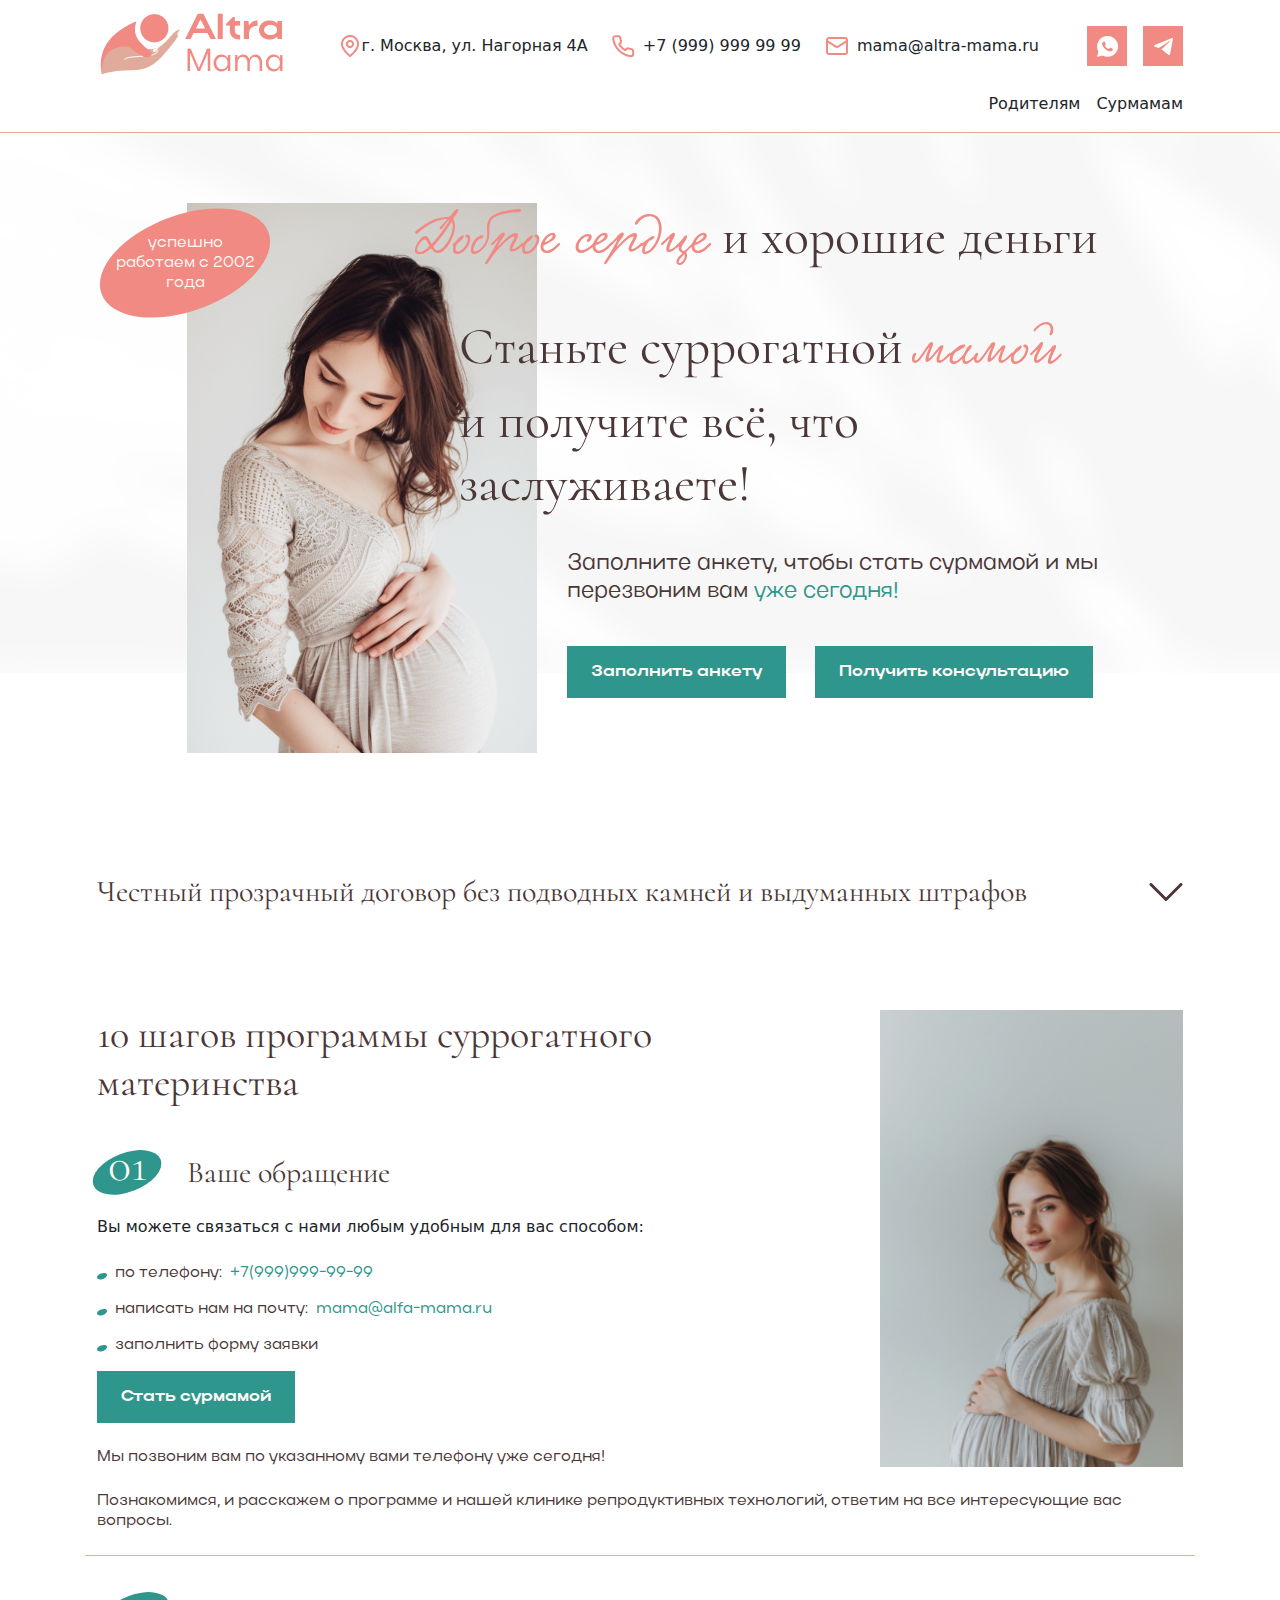
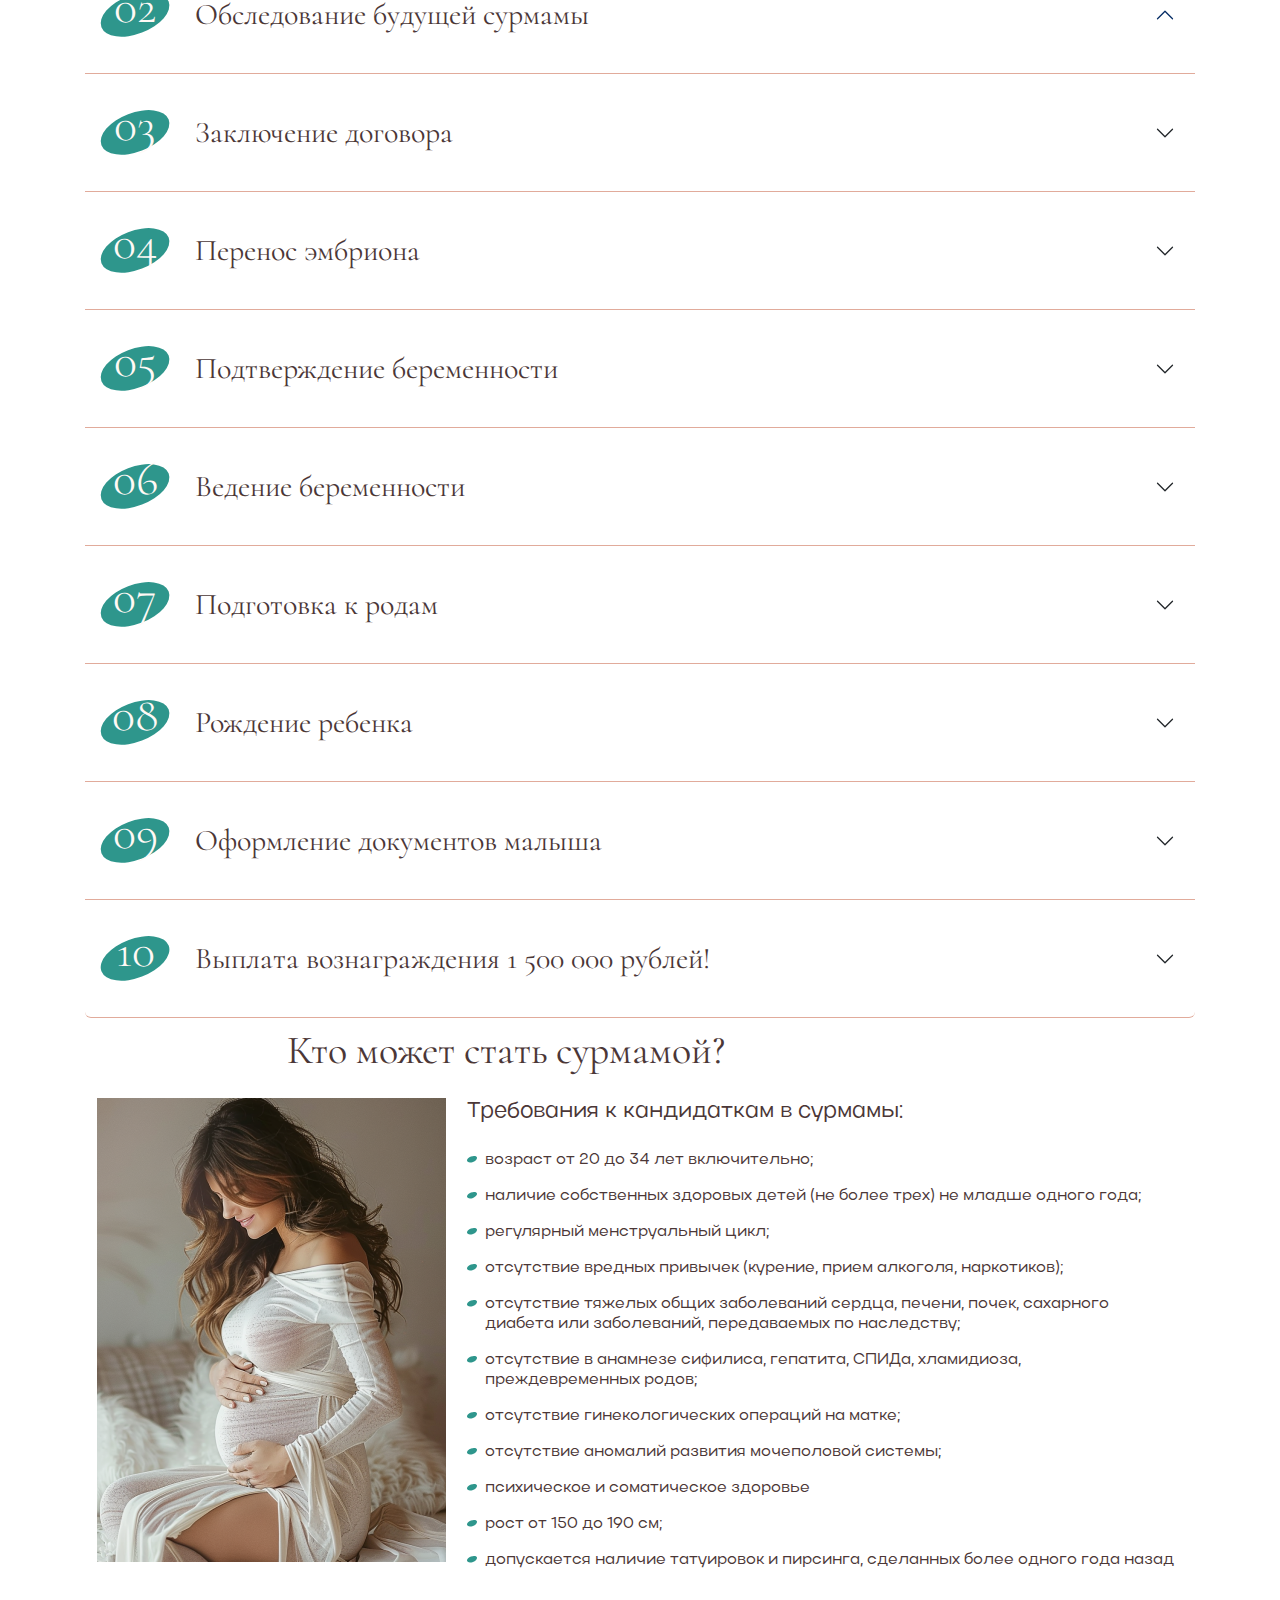
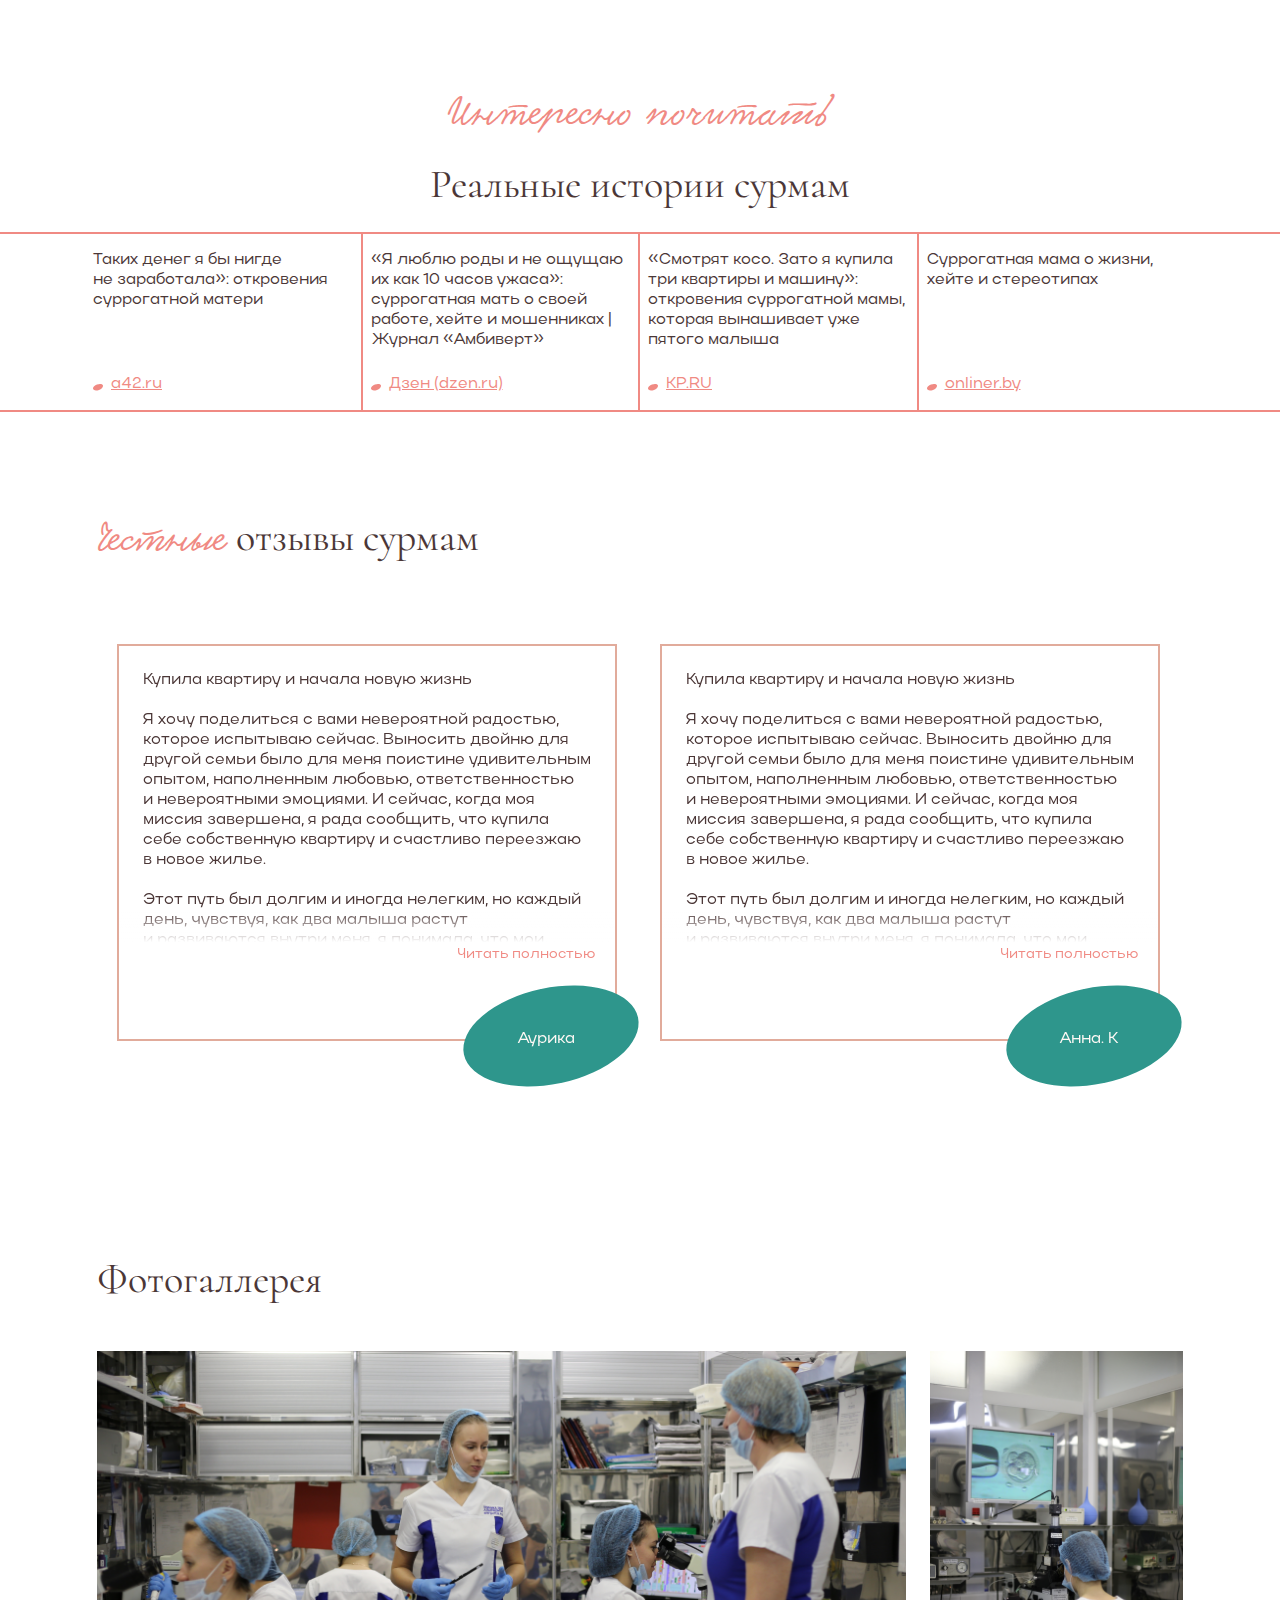
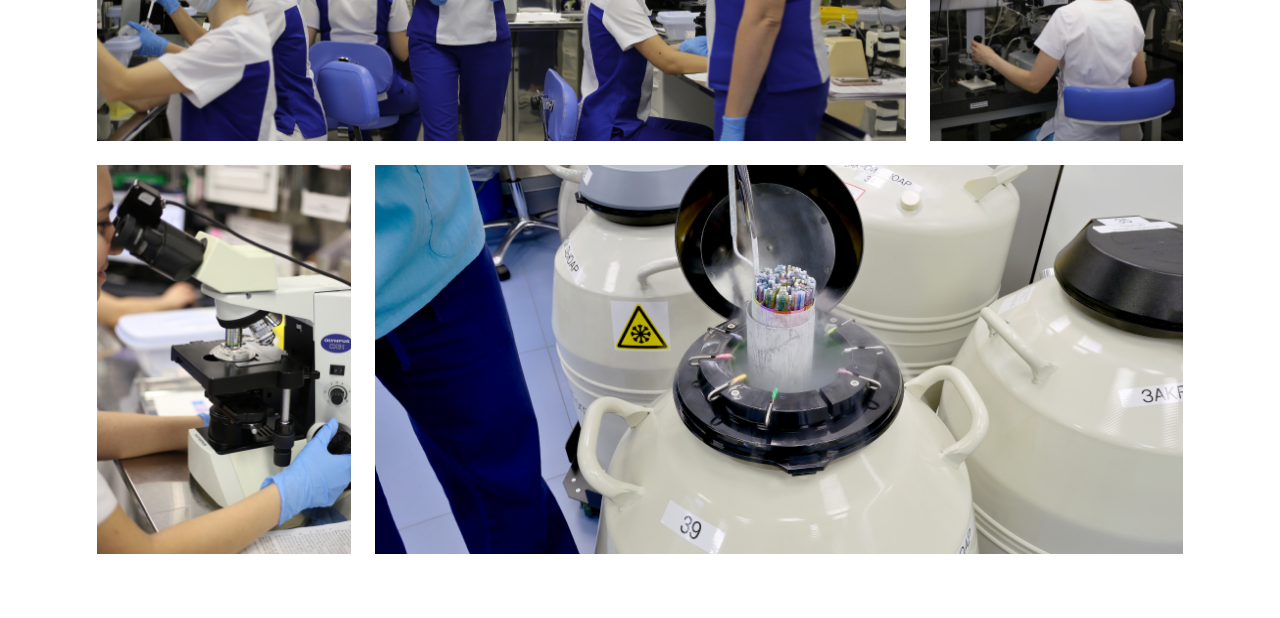
==== index.html @ 63f47af8 "first commit" ====
<!doctype html>
<html lang="en">
<head>
    <meta charset="UTF-8">
    <meta name="viewport"
          content="width=device-width, user-scalable=no, initial-scale=1.0, maximum-scale=1.0, minimum-scale=1.0">
    <meta http-equiv="X-UA-Compatible" content="ie=edge">
    <link rel="stylesheet" href="./css/bootstrap.min.css">
    <link rel="stylesheet" href="./css/style.css">
    <link rel="stylesheet" href="./css/media.css">
    <link rel="stylesheet" href="./css/itc-slider.css">
    <script src="./js/jquery-3.7.1.min.js"></script>
    <title>Document</title>
</head>
<body>

<header class="pt-2 pb-3">
    <div class="container">
        <div class="row pb-2">
            <div class="col-md d-flex align-items-center justify-content-between">
                <div class="logo">
                    <img src="./img/Logo.png" alt="Logo">
                </div>
                <div class="socialNetworksHeader">
                    <div class="blockInfoHeader d-flex align-items-center justify-content-between me-5">
                        <div class="locationHeader d-flex align-items-center me-4">
                            <img src="./img/icon/iconLocation.png" alt="iconLocation">
                            <div class="textHeaderInfo">
                                г. Москва, ул. Нагорная 4А
                            </div>
                        </div>
                        <div class="locationHeader d-flex align-items-center me-4">
                            <img src="./img/icon/iconPhone.png" alt="iconLocation">
                            <div class="textHeaderInfo ms-2">
                                <a href="">+7 (999) 999 99 99</a>
                            </div>
                        </div>
                        <div class="locationHeader d-flex align-items-center">
                            <img src="./img/icon/iconMail.png" alt="iconLocation">
                            <div class="textHeaderInfo ms-2">
                                mama@altra-mama.ru
                            </div>
                        </div>
                    </div>
                    <button class="btnSocialHeader me-3">
                        <a href="">
                            <img src="./img/icon/iconWhatsApp.png" alt="">
                        </a>
                    </button>
                    <button class="btnSocialHeader">
                        <a href="">
                            <img src="./img/icon/iconTelegram.png" alt="">
                        </a>
                    </button>
                </div>
            </div>
        </div>
        <div class="row justify-content-end">
            <nav class="d-flex align-items-center justify-content-end">
                <ul class="d-flex align-items-center">
                    <li class="me-3">
                        <a href="">Родителям</a>
                    </li>
                    <li>
                        <a href="">Сурмамам</a>
                    </li>
                </ul>
            </nav>
        </div>
    </div>
</header>
<section class="mainSection">
    <div class="relative mainSectionPadding container d-flex justify-content-start pb100">
        <div class="imageLeftMain">
            <img src="./img/mainSection/bannerMain.png" alt="bannerMain">
        </div>
        <div class="allTextMain">
            <div class="textPhoto">
                <div class="blockBg"></div>
                <div class="textBg">
                    успешно работаем с 2002 года
                </div>
            </div>
            <div class="blockAbsoluteText">
                <div class="titleMainSction">
                    <span>Доброе сердце</span> и хорошие деньги
                </div>
                <div class="subtitleMainSection">
                    Станьте суррогатной <span>мамой</span> и получите всё, что заслуживаете!
                </div>
            </div>
        </div>
        <div class="blockOfferMain">
            <div class="blockTextOffer">
                Заполните анкету, чтобы стать сурмамой и мы перезвоним вам <span>уже сегодня!</span>
            </div>
            <div class="blockBtnOffer">
                <button class="offerBtnBLue me-4">
                    Заполнить анкету
                </button>
                <button class="offerBtnBLue">
                    Получить консультацию
                </button>
            </div>
        </div>
    </div>
</section>

<section class="accordianOffer">
    <div class="container">
        <div class="row pb100">
            <div class="col-md d-flex align-items-center justify-content-between">
                <div class="textAccordianOffer">
                    Честный прозрачный договор без подводных камней и выдуманных штрафов
                </div>
                <button class="arrowAccordian">
                    <svg xmlns="http://www.w3.org/2000/svg" width="34" height="18" viewBox="0 0 34 18" fill="none">
                        <path d="M2 1.5L17 16.5L32 1.5" stroke="#4B3737" stroke-width="3" stroke-linecap="round" stroke-linejoin="round"/>
                    </svg>
                </button>
            </div>
        </div>
        <div class="row">
            <div class="col-md-8">
                <div class="titleAccordianOffer">
                    10 шагов программы суррогатного материнства
                </div>
                <div class="nameStep d-flex align-items-center mt-5">
                    <div class="iconAndText">
                        <div class="iconStep"></div>
                        <div class="textStep">
                            01
                        </div>
                    </div>
                    <div class="titleStep">
                        Ваше обращение
                    </div>
                </div>
                <div class="blockContactsAccordian">
                    <div class="titleBlockContactsAccordian mt-4 mb-4">
                        Вы можете связаться с нами любым удобным для вас способом:
                    </div>
                    <ul class="listContactsAccordian">
                        <li class="d-flex align-items-center mb-3">
                            <div class="iconListAccordian d-flex align-items-center justify-content-center me-2">
                                <svg xmlns="http://www.w3.org/2000/svg" width="10" height="13" viewBox="0 0 10 13" fill="none">
                                    <path d="M9.8961 7.36991C10.4534 8.83045 8.71313 10.8509 6.00908 11.8827C3.30504 12.9145 0.661202 12.5669 0.103899 11.1064C-0.453403 9.64583 1.28687 7.6254 3.99091 6.59361C6.69496 5.56181 9.3388 5.90938 9.8961 7.36991Z" fill="#2E968C"/>
                                </svg>
                            </div>
                            <div class="titleListAccordian me-2">
                                по телефону:
                            </div>
                            <a href="">+7(999)999-99-99</a>
                        </li>
                        <li class="d-flex align-items-center mb-3">
                            <div class="iconListAccordian d-flex align-items-center justify-content-center me-2">
                                <svg xmlns="http://www.w3.org/2000/svg" width="10" height="13" viewBox="0 0 10 13" fill="none">
                                    <path d="M9.8961 7.36991C10.4534 8.83045 8.71313 10.8509 6.00908 11.8827C3.30504 12.9145 0.661202 12.5669 0.103899 11.1064C-0.453403 9.64583 1.28687 7.6254 3.99091 6.59361C6.69496 5.56181 9.3388 5.90938 9.8961 7.36991Z" fill="#2E968C"/>
                                </svg>
                            </div>
                            <div class="titleListAccordian me-2">
                                написать нам на почту:
                            </div>
                            <a href="">mama@alfa-mama.ru</a>
                        </li>
                        <li class="d-flex align-items-center mb-3">
                            <div class="iconListAccordian d-flex align-items-center justify-content-center me-2">
                                <svg xmlns="http://www.w3.org/2000/svg" width="10" height="13" viewBox="0 0 10 13" fill="none">
                                    <path d="M9.8961 7.36991C10.4534 8.83045 8.71313 10.8509 6.00908 11.8827C3.30504 12.9145 0.661202 12.5669 0.103899 11.1064C-0.453403 9.64583 1.28687 7.6254 3.99091 6.59361C6.69496 5.56181 9.3388 5.90938 9.8961 7.36991Z" fill="#2E968C"/>
                                </svg>
                            </div>
                            <div class="titleListAccordian me-2 lastLiColorA">
                                <a href="">заполнить форму заявки</a>
                            </div>
                        </li>
                    </ul>
                    <button class="offerBtnBLue mb-4">Стать сурмамой</button>
                    <div class="textBottomAccordianOne">
                        Мы позвоним вам по указанному вами телефону уже сегодня!
                    </div>
                </div>
            </div>
            <div class="col-md-4 d-flex justify-content-end">
                <img src="./img/accordianSection/accordianOneGirl.png" alt="">
            </div>
        </div>
        <div class="row mt-4 pb-4 border-bottomOneAccordian">
            <div class="col-md">
                <div class="textBottomAccordianOne">
                    Познакомимся, и расскажем о программе и нашей клинике репродуктивных технологий, ответим на все интересующие вас вопросы.
                </div>
            </div>
        </div>
        <div class="row">
            <div class="col-md p0 mt-4">
                <div class="accordion" id="accordionExample">
                    <div class="accordion-item pb-4">
                        <h2 class="accordion-header">
                            <button class="accordion-button" type="button" data-bs-toggle="collapse" data-bs-target="#collapseOne" aria-expanded="false" aria-controls="collapseOne">
                                <div class="nameStep d-flex align-items-center">
                                    <div class="iconAndText">
                                        <div class="iconStep"></div>
                                        <div class="textStep">
                                            02
                                        </div>
                                    </div>
                                    <div class="titleStep">
                                        Обследование будущей сурмамы
                                    </div>
                                </div>
                            </button>
                        </h2>
                        <div id="collapseOne" class="accordion-collapse collapse" data-bs-parent="#accordionExample">
                            <div class="accordion-body">
                                <ul class="listAccordian">
                                    <li class="d-flex align-items-center mb-3">
                                        <div class="iconListAccordian d-flex align-items-center justify-content-center me-2">
                                            <svg xmlns="http://www.w3.org/2000/svg" width="10" height="13" viewBox="0 0 10 13" fill="none">
                                                <path d="M9.8961 7.36991C10.4534 8.83045 8.71313 10.8509 6.00908 11.8827C3.30504 12.9145 0.661202 12.5669 0.103899 11.1064C-0.453403 9.64583 1.28687 7.6254 3.99091 6.59361C6.69496 5.56181 9.3388 5.90938 9.8961 7.36991Z" fill="#2E968C"/>
                                            </svg>
                                        </div>
                                        <div class="titleListAccordian">
                                            определение группы крови и резус-фактора;
                                        </div>
                                    </li>
                                    <li class="d-flex align-items-center mb-3">
                                        <div class="iconListAccordian d-flex align-items-center justify-content-center me-2">
                                            <svg xmlns="http://www.w3.org/2000/svg" width="10" height="13" viewBox="0 0 10 13" fill="none">
                                                <path d="M9.8961 7.36991C10.4534 8.83045 8.71313 10.8509 6.00908 11.8827C3.30504 12.9145 0.661202 12.5669 0.103899 11.1064C-0.453403 9.64583 1.28687 7.6254 3.99091 6.59361C6.69496 5.56181 9.3388 5.90938 9.8961 7.36991Z" fill="#2E968C"/>
                                            </svg>
                                        </div>
                                        <div class="titleListAccordian">
                                            анализ крови на сифилис, ВИЧ, гепатиты В и С;
                                        </div>
                                    </li>
                                    <li class="d-flex align-items-center mb-3">
                                        <div class="iconListAccordian d-flex align-items-center justify-content-center me-2">
                                            <svg xmlns="http://www.w3.org/2000/svg" width="10" height="13" viewBox="0 0 10 13" fill="none">
                                                <path d="M9.8961 7.36991C10.4534 8.83045 8.71313 10.8509 6.00908 11.8827C3.30504 12.9145 0.661202 12.5669 0.103899 11.1064C-0.453403 9.64583 1.28687 7.6254 3.99091 6.59361C6.69496 5.56181 9.3388 5.90938 9.8961 7.36991Z" fill="#2E968C"/>
                                            </svg>
                                        </div>
                                        <div class="titleListAccordian">
                                            обследование на инфекции: хламидиоз, генитальный герпес, уреаплазмоз, микоплазмоз, цитомегалию, краснуху;
                                        </div>
                                    </li>
                                    <li class="d-flex align-items-center mb-3">
                                        <div class="iconListAccordian d-flex align-items-center justify-content-center me-2">
                                            <svg xmlns="http://www.w3.org/2000/svg" width="10" height="13" viewBox="0 0 10 13" fill="none">
                                                <path d="M9.8961 7.36991C10.4534 8.83045 8.71313 10.8509 6.00908 11.8827C3.30504 12.9145 0.661202 12.5669 0.103899 11.1064C-0.453403 9.64583 1.28687 7.6254 3.99091 6.59361C6.69496 5.56181 9.3388 5.90938 9.8961 7.36991Z" fill="#2E968C"/>
                                            </svg>
                                        </div>
                                        <div class="titleListAccordian">
                                            общий анализ мочи;
                                        </div>
                                    </li>
                                    <li class="d-flex align-items-center mb-3">
                                        <div class="iconListAccordian d-flex align-items-center justify-content-center me-2">
                                            <svg xmlns="http://www.w3.org/2000/svg" width="10" height="13" viewBox="0 0 10 13" fill="none">
                                                <path d="M9.8961 7.36991C10.4534 8.83045 8.71313 10.8509 6.00908 11.8827C3.30504 12.9145 0.661202 12.5669 0.103899 11.1064C-0.453403 9.64583 1.28687 7.6254 3.99091 6.59361C6.69496 5.56181 9.3388 5.90938 9.8961 7.36991Z" fill="#2E968C"/>
                                            </svg>
                                        </div>
                                        <div class="titleListAccordian">
                                            клинический анализ крови;
                                        </div>
                                    </li>
                                    <li class="d-flex align-items-center mb-3">
                                        <div class="iconListAccordian d-flex align-items-center justify-content-center me-2">
                                            <svg xmlns="http://www.w3.org/2000/svg" width="10" height="13" viewBox="0 0 10 13" fill="none">
                                                <path d="M9.8961 7.36991C10.4534 8.83045 8.71313 10.8509 6.00908 11.8827C3.30504 12.9145 0.661202 12.5669 0.103899 11.1064C-0.453403 9.64583 1.28687 7.6254 3.99091 6.59361C6.69496 5.56181 9.3388 5.90938 9.8961 7.36991Z" fill="#2E968C"/>
                                            </svg>
                                        </div>
                                        <div class="titleListAccordian">
                                            гемостазиограмма;
                                        </div>
                                    </li>
                                    <li class="d-flex align-items-center mb-3">
                                        <div class="iconListAccordian d-flex align-items-center justify-content-center me-2">
                                            <svg xmlns="http://www.w3.org/2000/svg" width="10" height="13" viewBox="0 0 10 13" fill="none">
                                                <path d="M9.8961 7.36991C10.4534 8.83045 8.71313 10.8509 6.00908 11.8827C3.30504 12.9145 0.661202 12.5669 0.103899 11.1064C-0.453403 9.64583 1.28687 7.6254 3.99091 6.59361C6.69496 5.56181 9.3388 5.90938 9.8961 7.36991Z" fill="#2E968C"/>
                                            </svg>
                                        </div>
                                        <div class="titleListAccordian">
                                            биохимический анализ крови: АЛТ, АСТ, билирубин, сахар, мочевина, общий белок, креатинин, общий холестерин;
                                        </div>
                                    </li>
                                    <li class="d-flex align-items-center mb-3">
                                        <div class="iconListAccordian d-flex align-items-center justify-content-center me-2">
                                            <svg xmlns="http://www.w3.org/2000/svg" width="10" height="13" viewBox="0 0 10 13" fill="none">
                                                <path d="M9.8961 7.36991C10.4534 8.83045 8.71313 10.8509 6.00908 11.8827C3.30504 12.9145 0.661202 12.5669 0.103899 11.1064C-0.453403 9.64583 1.28687 7.6254 3.99091 6.59361C6.69496 5.56181 9.3388 5.90938 9.8961 7.36991Z" fill="#2E968C"/>
                                            </svg>
                                        </div>
                                        <div class="titleListAccordian">
                                            определение гормонов: ТТГ, ПРЛ;
                                        </div>
                                    </li>
                                    <li class="d-flex align-items-center mb-3">
                                        <div class="iconListAccordian d-flex align-items-center justify-content-center me-2">
                                            <svg xmlns="http://www.w3.org/2000/svg" width="10" height="13" viewBox="0 0 10 13" fill="none">
                                                <path d="M9.8961 7.36991C10.4534 8.83045 8.71313 10.8509 6.00908 11.8827C3.30504 12.9145 0.661202 12.5669 0.103899 11.1064C-0.453403 9.64583 1.28687 7.6254 3.99091 6.59361C6.69496 5.56181 9.3388 5.90938 9.8961 7.36991Z" fill="#2E968C"/>
                                            </svg>
                                        </div>
                                        <div class="titleListAccordian">
                                            мазки на флору из уретры и цервикального канала и степень чистоты влагалища;
                                        </div>
                                    </li>
                                    <li class="d-flex align-items-center mb-3">
                                        <div class="iconListAccordian d-flex align-items-center justify-content-center me-2">
                                            <svg xmlns="http://www.w3.org/2000/svg" width="10" height="13" viewBox="0 0 10 13" fill="none">
                                                <path d="M9.8961 7.36991C10.4534 8.83045 8.71313 10.8509 6.00908 11.8827C3.30504 12.9145 0.661202 12.5669 0.103899 11.1064C-0.453403 9.64583 1.28687 7.6254 3.99091 6.59361C6.69496 5.56181 9.3388 5.90938 9.8961 7.36991Z" fill="#2E968C"/>
                                            </svg>
                                        </div>
                                        <div class="titleListAccordian">
                                            цитологическое исследование мазков с шейки матки;
                                        </div>
                                    </li>
                                    <li class="d-flex align-items-center mb-3">
                                        <div class="iconListAccordian d-flex align-items-center justify-content-center me-2">
                                            <svg xmlns="http://www.w3.org/2000/svg" width="10" height="13" viewBox="0 0 10 13" fill="none">
                                                <path d="M9.8961 7.36991C10.4534 8.83045 8.71313 10.8509 6.00908 11.8827C3.30504 12.9145 0.661202 12.5669 0.103899 11.1064C-0.453403 9.64583 1.28687 7.6254 3.99091 6.59361C6.69496 5.56181 9.3388 5.90938 9.8961 7.36991Z" fill="#2E968C"/>
                                            </svg>
                                        </div>
                                        <div class="titleListAccordian">
                                            УЗИ гинекологическое экспертное;
                                        </div>
                                    </li>
                                    <li class="d-flex align-items-center mb-3">
                                        <div class="iconListAccordian d-flex align-items-center justify-content-center me-2">
                                            <svg xmlns="http://www.w3.org/2000/svg" width="10" height="13" viewBox="0 0 10 13" fill="none">
                                                <path d="M9.8961 7.36991C10.4534 8.83045 8.71313 10.8509 6.00908 11.8827C3.30504 12.9145 0.661202 12.5669 0.103899 11.1064C-0.453403 9.64583 1.28687 7.6254 3.99091 6.59361C6.69496 5.56181 9.3388 5.90938 9.8961 7.36991Z" fill="#2E968C"/>
                                            </svg>
                                        </div>
                                        <div class="titleListAccordian">
                                            УЗИ щитовидной железы;
                                        </div>
                                    </li>
                                    <li class="d-flex align-items-center mb-3">
                                        <div class="iconListAccordian d-flex align-items-center justify-content-center me-2">
                                            <svg xmlns="http://www.w3.org/2000/svg" width="10" height="13" viewBox="0 0 10 13" fill="none">
                                                <path d="M9.8961 7.36991C10.4534 8.83045 8.71313 10.8509 6.00908 11.8827C3.30504 12.9145 0.661202 12.5669 0.103899 11.1064C-0.453403 9.64583 1.28687 7.6254 3.99091 6.59361C6.69496 5.56181 9.3388 5.90938 9.8961 7.36991Z" fill="#2E968C"/>
                                            </svg>
                                        </div>
                                        <div class="titleListAccordian">
                                            УЗИ молочных желёз;
                                        </div>
                                    </li>
                                    <li class="d-flex align-items-center mb-3">
                                        <div class="iconListAccordian d-flex align-items-center justify-content-center me-2">
                                            <svg xmlns="http://www.w3.org/2000/svg" width="10" height="13" viewBox="0 0 10 13" fill="none">
                                                <path d="M9.8961 7.36991C10.4534 8.83045 8.71313 10.8509 6.00908 11.8827C3.30504 12.9145 0.661202 12.5669 0.103899 11.1064C-0.453403 9.64583 1.28687 7.6254 3.99091 6.59361C6.69496 5.56181 9.3388 5.90938 9.8961 7.36991Z" fill="#2E968C"/>
                                            </svg>
                                        </div>
                                        <div class="titleListAccordian">
                                            ЭКГ;
                                        </div>
                                    </li>
                                    <li class="d-flex align-items-center mb-3">
                                        <div class="iconListAccordian d-flex align-items-center justify-content-center me-2">
                                            <svg xmlns="http://www.w3.org/2000/svg" width="10" height="13" viewBox="0 0 10 13" fill="none">
                                                <path d="M9.8961 7.36991C10.4534 8.83045 8.71313 10.8509 6.00908 11.8827C3.30504 12.9145 0.661202 12.5669 0.103899 11.1064C-0.453403 9.64583 1.28687 7.6254 3.99091 6.59361C6.69496 5.56181 9.3388 5.90938 9.8961 7.36991Z" fill="#2E968C"/>
                                            </svg>
                                        </div>
                                        <div class="titleListAccordian">
                                            ФЛГ;
                                        </div>
                                    </li>
                                    <li class="d-flex align-items-center mb-3">
                                        <div class="iconListAccordian d-flex align-items-center justify-content-center me-2">
                                            <svg xmlns="http://www.w3.org/2000/svg" width="10" height="13" viewBox="0 0 10 13" fill="none">
                                                <path d="M9.8961 7.36991C10.4534 8.83045 8.71313 10.8509 6.00908 11.8827C3.30504 12.9145 0.661202 12.5669 0.103899 11.1064C-0.453403 9.64583 1.28687 7.6254 3.99091 6.59361C6.69496 5.56181 9.3388 5.90938 9.8961 7.36991Z" fill="#2E968C"/>
                                            </svg>
                                        </div>
                                        <div class="titleListAccordian">
                                            осмотр терапевта и заключение о состоянии здоровья и отсутствии противопоказаний к вынашиванию беременности;
                                        </div>
                                    </li>
                                    <li class="d-flex align-items-center mb-3">
                                        <div class="iconListAccordian d-flex align-items-center justify-content-center me-2">
                                            <svg xmlns="http://www.w3.org/2000/svg" width="10" height="13" viewBox="0 0 10 13" fill="none">
                                                <path d="M9.8961 7.36991C10.4534 8.83045 8.71313 10.8509 6.00908 11.8827C3.30504 12.9145 0.661202 12.5669 0.103899 11.1064C-0.453403 9.64583 1.28687 7.6254 3.99091 6.59361C6.69496 5.56181 9.3388 5.90938 9.8961 7.36991Z" fill="#2E968C"/>
                                            </svg>
                                        </div>
                                        <div class="titleListAccordian">
                                            осмотр психиатра и заключение о состоянии здоровья и отсутствии противопоказаний к участию в программе в качестве суррогатной матери;
                                        </div>
                                    </li>
                                    <li class="d-flex align-items-center mb-3">
                                        <div class="iconListAccordian d-flex align-items-center justify-content-center me-2">
                                            <svg xmlns="http://www.w3.org/2000/svg" width="10" height="13" viewBox="0 0 10 13" fill="none">
                                                <path d="M9.8961 7.36991C10.4534 8.83045 8.71313 10.8509 6.00908 11.8827C3.30504 12.9145 0.661202 12.5669 0.103899 11.1064C-0.453403 9.64583 1.28687 7.6254 3.99091 6.59361C6.69496 5.56181 9.3388 5.90938 9.8961 7.36991Z" fill="#2E968C"/>
                                            </svg>
                                        </div>
                                        <div class="titleListAccordian">
                                            осмотр и специальное гинекологическое обследование перед каждой попыткой переноса эмбрионов;
                                        </div>
                                    </li>
                                    <li class="d-flex align-items-center mb-3">
                                        <div class="iconListAccordian d-flex align-items-center justify-content-center me-2">
                                            <svg xmlns="http://www.w3.org/2000/svg" width="10" height="13" viewBox="0 0 10 13" fill="none">
                                                <path d="M9.8961 7.36991C10.4534 8.83045 8.71313 10.8509 6.00908 11.8827C3.30504 12.9145 0.661202 12.5669 0.103899 11.1064C-0.453403 9.64583 1.28687 7.6254 3.99091 6.59361C6.69496 5.56181 9.3388 5.90938 9.8961 7.36991Z" fill="#2E968C"/>
                                            </svg>
                                        </div>
                                        <div class="titleListAccordian">
                                            эндокринолог (по показаниям);
                                        </div>
                                    </li>
                                    <li class="d-flex align-items-center mb-3">
                                        <div class="iconListAccordian d-flex align-items-center justify-content-center me-2">
                                            <svg xmlns="http://www.w3.org/2000/svg" width="10" height="13" viewBox="0 0 10 13" fill="none">
                                                <path d="M9.8961 7.36991C10.4534 8.83045 8.71313 10.8509 6.00908 11.8827C3.30504 12.9145 0.661202 12.5669 0.103899 11.1064C-0.453403 9.64583 1.28687 7.6254 3.99091 6.59361C6.69496 5.56181 9.3388 5.90938 9.8961 7.36991Z" fill="#2E968C"/>
                                            </svg>
                                        </div>
                                        <div class="titleListAccordian">
                                            УЗИ брюшной полости и почек (по показаниям).
                                        </div>
                                    </li>
                                </ul>
                            </div>
                        </div>
                    </div>
                    <div class="accordion-item pt-4 pb-4">
                        <h2 class="accordion-header">
                            <button class="accordion-button collapsed" type="button" data-bs-toggle="collapse" data-bs-target="#collapseTwo" aria-expanded="false" aria-controls="collapseTwo">
                                <div class="nameStep d-flex align-items-center">
                                    <div class="iconAndText">
                                        <div class="iconStep"></div>
                                        <div class="textStep">
                                            03
                                        </div>
                                    </div>
                                    <div class="titleStep">
                                        Заключение договора
                                    </div>
                                </div>
                            </button>
                        </h2>
                        <div id="collapseTwo" class="accordion-collapse collapse" data-bs-parent="#accordionExample">
                            <div class="accordion-body">
                                <div class="textAccordian">
                                    <div class="rowTextAccordian mb-3">
                                        Договор, заключаемый между клиникой АльтраВита и будущей сурмамой
                                        абсолютно прозрачен и действует строго в рамках Федерального Закона на основании Кодекса Российской Федерации.
                                    </div>
                                    <div class="rowTextAccordian mb-3">
                                        Мы предоставляем полное юридическое сопровождение от момента подписания договора до финального вознаграждения.
                                    </div>
                                    <div class="rowTextAccordian text-uppercase">
                                        С НАМИ УВЕРЕННО И СПОКОЙНО!
                                    </div>
                                </div>
                            </div>
                        </div>
                    </div>
                    <div class="accordion-item pt-4 pb-4">
                        <h2 class="accordion-header">
                            <button class="accordion-button collapsed" type="button" data-bs-toggle="collapse" data-bs-target="#collapseThree" aria-expanded="false" aria-controls="collapseThree">
                                <div class="nameStep d-flex align-items-center">
                                    <div class="iconAndText">
                                        <div class="iconStep"></div>
                                        <div class="textStep">
                                            04
                                        </div>
                                    </div>
                                    <div class="titleStep">
                                        Перенос эмбриона
                                    </div>
                                </div>
                            </button>
                        </h2>
                        <div id="collapseThree" class="accordion-collapse collapse" data-bs-parent="#accordionExample">
                            <div class="accordion-body">
                                <div class="textAccordian">
                                    <div class="rowTextAccordian mb-3">
                                        Процедура переноса эмбриона является ключевым этапом программы. Благодаря высококвалифицированным
                                        специалистам с многолетним опытом нашей клиники процедура абсолютна безболезнена, безопасна и комфортна для вас!
                                    </div>
                                    <div class="rowTextAccordian">
                                        Перенос эмбриона проводится опытным врачом репродуктологом на 18 – 22 день менструального цикла, что гарантирует высокую вероятность наступления беременности.                                    </div>
                                </div>
                            </div>
                        </div>
                    </div>
                    <div class="accordion-item pt-4 pb-4">
                        <h2 class="accordion-header">
                            <button class="accordion-button collapsed" type="button" data-bs-toggle="collapse" data-bs-target="#collapseThour" aria-expanded="false" aria-controls="collapseThour">
                                <div class="nameStep d-flex align-items-center">
                                    <div class="iconAndText">
                                        <div class="iconStep"></div>
                                        <div class="textStep">
                                            05
                                        </div>
                                    </div>
                                    <div class="titleStep">
                                        Подтверждение беременности
                                    </div>
                                </div>
                            </button>
                        </h2>
                        <div id="collapseThour" class="accordion-collapse collapse" data-bs-parent="#accordionExample">
                            <div class="accordion-body">
                                <div class="textAccordian">
                                    <div class="rowTextAccordian">
                                        С помощью анализа ХГЧ (хорионический гонадотропин человека – гормон,
                                        вырабатывающийся с первых дней наступления беременности) врачи нашей лаборатории устанавливают наступление беременности.
                                    </div>
                                </div>
                            </div>
                        </div>
                    </div>
                    <div class="accordion-item pt-4 pb-4">
                        <h2 class="accordion-header">
                            <button class="accordion-button collapsed" type="button" data-bs-toggle="collapse" data-bs-target="#collapseFive" aria-expanded="false" aria-controls="collapseFive">
                                <div class="nameStep d-flex align-items-center">
                                    <div class="iconAndText">
                                        <div class="iconStep"></div>
                                        <div class="textStep">
                                            06
                                        </div>
                                    </div>
                                    <div class="titleStep">
                                        Ведение беременности
                                    </div>
                                </div>
                            </button>
                        </h2>
                        <div id="collapseFive" class="accordion-collapse collapse" data-bs-parent="#accordionExample">
                            <div class="accordion-body">
                                <div class="textAccordian">
                                    <div class="rowTextAccordian mb-3">
                                        На протяжении всей беременности вас будут окружать и оберегать врачи нашей клиники, а так же, внимательные кураторы.
                                    </div>
                                    <div class="rowTextAccordian mb-3">
                                        Врачи будут следить за вашим здоровьем и самочувствием в целом, и за здоровьем малыша.
                                        Кураторы, как заботливые феи, помогут в бытовых вещах, и придут на помощь даже в незначительных мелочах.
                                    </div>
                                    <div class="rowTextAccordian mb-3">
                                        В первые 5 недель беременности, и после 30 недели вам будет предоставлено жильё – отдельная квартира в красивом районе Москвы,
                                        рядом живописным парком, всего в получасах езды до самого сердца столицы  - Красной площади.
                                    </div>
                                    <div class="rowTextAccordian mb-3">
                                        Для комфортного периода беременности вам будет предоставлена выплата на «беременную» одежду в размере 40 тысяч рублей.
                                    </div>
                                    <div class="rowTextAccordian">
                                        Весь период беременности для вас будет комфортным и приятным.
                                    </div>
                                </div>
                            </div>
                        </div>
                    </div>
                    <div class="accordion-item pt-4 pb-4">
                        <h2 class="accordion-header">
                            <button class="accordion-button collapsed" type="button" data-bs-toggle="collapse" data-bs-target="#collapseSix" aria-expanded="false" aria-controls="collapseSix">
                                <div class="nameStep d-flex align-items-center">
                                    <div class="iconAndText">
                                        <div class="iconStep"></div>
                                        <div class="textStep">
                                            07
                                        </div>
                                    </div>
                                    <div class="titleStep">
                                        Подготовка к родам
                                    </div>
                                </div>
                            </button>
                        </h2>
                        <div id="collapseSix" class="accordion-collapse collapse" data-bs-parent="#accordionExample">
                            <div class="accordion-body">
                                <div class="textAccordian">
                                    <div class="rowTextAccordian">
                                        Постоянный мониторинг у опытных врачей клиники, обследование УЗИ, сбор анализов, подбор лекарственных
                                        препаратов для комфортного процесса самих родов и быстрого прохождения периода послеродовой реабилитации.
                                    </div>
                                </div>
                            </div>
                        </div>
                    </div>
                    <div class="accordion-item pt-4 pb-4">
                        <h2 class="accordion-header">
                            <button class="accordion-button collapsed" type="button" data-bs-toggle="collapse" data-bs-target="#collapseSeven" aria-expanded="false" aria-controls="collapseSeven">
                                <div class="nameStep d-flex align-items-center">
                                    <div class="iconAndText">
                                        <div class="iconStep"></div>
                                        <div class="textStep">
                                            08
                                        </div>
                                    </div>
                                    <div class="titleStep">
                                        Рождение ребенка
                                    </div>
                                </div>
                            </button>
                        </h2>
                        <div id="collapseSeven" class="accordion-collapse collapse" data-bs-parent="#accordionExample">
                            <div class="accordion-body">
                                <div class="textAccordian">
                                    <div class="rowTextAccordian mb-3">
                                        За несколько дней до родов сурмаму определяют в один из лучших родильных домой.
                                        Ей предоставляется отдельная палата, а роды принимает высококвалифицированный врач, кандидат наук и заведующая родильным отделением.
                                    </div>
                                    <div class="rowTextAccordian">
                                        Благодаря профессионализму команды врачей-акушеров, процесс родов проходит быстро и безопасно для сурмамы и малыша.
                                    </div>
                                </div>
                            </div>
                        </div>
                    </div>
                    <div class="accordion-item pt-4 pb-4">
                        <h2 class="accordion-header">
                            <button class="accordion-button collapsed" type="button" data-bs-toggle="collapse" data-bs-target="#collapseEight" aria-expanded="false" aria-controls="collapseEight">
                                <div class="nameStep d-flex align-items-center">
                                    <div class="iconAndText">
                                        <div class="iconStep"></div>
                                        <div class="textStep">
                                            09
                                        </div>
                                    </div>
                                    <div class="titleStep">
                                        Оформление документов малыша
                                    </div>
                                </div>
                            </button>
                        </h2>
                        <div id="collapseEight" class="accordion-collapse collapse" data-bs-parent="#accordionExample">
                            <div class="accordion-body">
                                <div class="textAccordian">
                                    <div class="rowTextAccordian">
                                        Вы познакомитесь с программами клиники и основными их этапами.
                                    </div>
                                </div>
                            </div>
                        </div>
                    </div>
                    <div class="accordion-item pt-4 pb-4">
                        <h2 class="accordion-header">
                            <button class="accordion-button collapsed" type="button" data-bs-toggle="collapse" data-bs-target="#collapseNine" aria-expanded="false" aria-controls="collapseNine">
                                <div class="nameStep d-flex align-items-center">
                                    <div class="iconAndText">
                                        <div class="iconStep"></div>
                                        <div class="textStep">
                                            10
                                        </div>
                                    </div>
                                    <div class="titleStep">
                                        Выплата вознаграждения 1 500 000 рублей!
                                    </div>
                                </div>
                            </button>
                        </h2>
                        <div id="collapseNine" class="accordion-collapse collapse" data-bs-parent="#accordionExample">
                            <div class="accordion-body">
                                <div class="textAccordian">
                                    <div class="rowTextAccordian">
                                        Вы познакомитесь с программами клиники и основными их этапами.
                                    </div>
                                </div>
                            </div>
                        </div>
                    </div>
                </div>
            </div>
        </div>
    </div>
</section>


<section class="WhoSurmama mt-2 pb100">
    <div class="container">
        <div class="row">
            <div class="col-md">
                <div class="titleSection">
                    Кто может стать сурмамой?
                </div>
            </div>
        </div>
        <div class="row mt-4">
            <div class="col-md-4">
                <img src="./img/surmamaSection/surmama.png" alt="">
            </div>
            <div class="col-md-8">
                <div class="blockPositionSurmam">
                    <div class="titlePositionSurmam mb-4">
                        Требования к кандидаткам в сурмамы:
                    </div>
                    <ul class="listPositionSurmam">
                        <li class="d-flex align-items-start mb-3">
                            <div class="iconListAccordian d-flex align-items-center justify-content-center me-2">
                                <svg xmlns="http://www.w3.org/2000/svg" width="10" height="13" viewBox="0 0 10 13" fill="none">
                                    <path d="M9.8961 7.36991C10.4534 8.83045 8.71313 10.8509 6.00908 11.8827C3.30504 12.9145 0.661202 12.5669 0.103899 11.1064C-0.453403 9.64583 1.28687 7.6254 3.99091 6.59361C6.69496 5.56181 9.3388 5.90938 9.8961 7.36991Z" fill="#2E968C"/>
                                </svg>
                            </div>
                            <div class="titleListAccordian me-2">
                                возраст от 20 до 34 лет включительно;
                            </div>
                        </li>
                        <li class="d-flex align-items-start mb-3">
                            <div class="iconListAccordian d-flex align-items-center justify-content-center me-2">
                                <svg xmlns="http://www.w3.org/2000/svg" width="10" height="13" viewBox="0 0 10 13" fill="none">
                                    <path d="M9.8961 7.36991C10.4534 8.83045 8.71313 10.8509 6.00908 11.8827C3.30504 12.9145 0.661202 12.5669 0.103899 11.1064C-0.453403 9.64583 1.28687 7.6254 3.99091 6.59361C6.69496 5.56181 9.3388 5.90938 9.8961 7.36991Z" fill="#2E968C"/>
                                </svg>
                            </div>
                            <div class="titleListAccordian me-2">
                                наличие собственных здоровых детей (не более трех) не младше одного года;
                            </div>
                        </li>
                        <li class="d-flex align-items-start mb-3">
                            <div class="iconListAccordian d-flex align-items-center justify-content-center me-2">
                                <svg xmlns="http://www.w3.org/2000/svg" width="10" height="13" viewBox="0 0 10 13" fill="none">
                                    <path d="M9.8961 7.36991C10.4534 8.83045 8.71313 10.8509 6.00908 11.8827C3.30504 12.9145 0.661202 12.5669 0.103899 11.1064C-0.453403 9.64583 1.28687 7.6254 3.99091 6.59361C6.69496 5.56181 9.3388 5.90938 9.8961 7.36991Z" fill="#2E968C"/>
                                </svg>
                            </div>
                            <div class="titleListAccordian me-2">
                                регулярный менструальный цикл;
                            </div>
                        </li>
                        <li class="d-flex align-items-start mb-3">
                            <div class="iconListAccordian d-flex align-items-center justify-content-center me-2">
                                <svg xmlns="http://www.w3.org/2000/svg" width="10" height="13" viewBox="0 0 10 13" fill="none">
                                    <path d="M9.8961 7.36991C10.4534 8.83045 8.71313 10.8509 6.00908 11.8827C3.30504 12.9145 0.661202 12.5669 0.103899 11.1064C-0.453403 9.64583 1.28687 7.6254 3.99091 6.59361C6.69496 5.56181 9.3388 5.90938 9.8961 7.36991Z" fill="#2E968C"/>
                                </svg>
                            </div>
                            <div class="titleListAccordian me-2">
                                отсутствие вредных привычек (курение, прием алкоголя, наркотиков);
                            </div>
                        </li>
                        <li class="d-flex align-items-start mb-3">
                            <div class="iconListAccordian d-flex align-items-center justify-content-center me-2">
                                <svg xmlns="http://www.w3.org/2000/svg" width="10" height="13" viewBox="0 0 10 13" fill="none">
                                    <path d="M9.8961 7.36991C10.4534 8.83045 8.71313 10.8509 6.00908 11.8827C3.30504 12.9145 0.661202 12.5669 0.103899 11.1064C-0.453403 9.64583 1.28687 7.6254 3.99091 6.59361C6.69496 5.56181 9.3388 5.90938 9.8961 7.36991Z" fill="#2E968C"/>
                                </svg>
                            </div>
                            <div class="titleListAccordian me-2">
                                отсутствие тяжелых общих заболеваний сердца, печени, почек, сахарного диабета или заболеваний, передаваемых по наследству;
                            </div>
                        </li>
                        <li class="d-flex align-items-start mb-3">
                            <div class="iconListAccordian d-flex align-items-center justify-content-center me-2">
                                <svg xmlns="http://www.w3.org/2000/svg" width="10" height="13" viewBox="0 0 10 13" fill="none">
                                    <path d="M9.8961 7.36991C10.4534 8.83045 8.71313 10.8509 6.00908 11.8827C3.30504 12.9145 0.661202 12.5669 0.103899 11.1064C-0.453403 9.64583 1.28687 7.6254 3.99091 6.59361C6.69496 5.56181 9.3388 5.90938 9.8961 7.36991Z" fill="#2E968C"/>
                                </svg>
                            </div>
                            <div class="titleListAccordian me-2">
                                отсутствие в анамнезе сифилиса, гепатита, СПИДа, хламидиоза, преждевременных родов;
                            </div>
                        </li>
                        <li class="d-flex align-items-start mb-3">
                            <div class="iconListAccordian d-flex align-items-center justify-content-center me-2">
                                <svg xmlns="http://www.w3.org/2000/svg" width="10" height="13" viewBox="0 0 10 13" fill="none">
                                    <path d="M9.8961 7.36991C10.4534 8.83045 8.71313 10.8509 6.00908 11.8827C3.30504 12.9145 0.661202 12.5669 0.103899 11.1064C-0.453403 9.64583 1.28687 7.6254 3.99091 6.59361C6.69496 5.56181 9.3388 5.90938 9.8961 7.36991Z" fill="#2E968C"/>
                                </svg>
                            </div>
                            <div class="titleListAccordian me-2">
                                отсутствие гинекологических операций на матке;
                            </div>
                        </li>
                        <li class="d-flex align-items-start mb-3">
                            <div class="iconListAccordian d-flex align-items-center justify-content-center me-2">
                                <svg xmlns="http://www.w3.org/2000/svg" width="10" height="13" viewBox="0 0 10 13" fill="none">
                                    <path d="M9.8961 7.36991C10.4534 8.83045 8.71313 10.8509 6.00908 11.8827C3.30504 12.9145 0.661202 12.5669 0.103899 11.1064C-0.453403 9.64583 1.28687 7.6254 3.99091 6.59361C6.69496 5.56181 9.3388 5.90938 9.8961 7.36991Z" fill="#2E968C"/>
                                </svg>
                            </div>
                            <div class="titleListAccordian me-2">
                                отсутствие аномалий развития мочеполовой системы;
                            </div>
                        </li>
                        <li class="d-flex align-items-start mb-3">
                            <div class="iconListAccordian d-flex align-items-center justify-content-center me-2">
                                <svg xmlns="http://www.w3.org/2000/svg" width="10" height="13" viewBox="0 0 10 13" fill="none">
                                    <path d="M9.8961 7.36991C10.4534 8.83045 8.71313 10.8509 6.00908 11.8827C3.30504 12.9145 0.661202 12.5669 0.103899 11.1064C-0.453403 9.64583 1.28687 7.6254 3.99091 6.59361C6.69496 5.56181 9.3388 5.90938 9.8961 7.36991Z" fill="#2E968C"/>
                                </svg>
                            </div>
                            <div class="titleListAccordian me-2">
                                психическое и соматическое здоровье
                            </div>
                        </li>
                        <li class="d-flex align-items-start mb-3">
                            <div class="iconListAccordian d-flex align-items-center justify-content-center me-2">
                                <svg xmlns="http://www.w3.org/2000/svg" width="10" height="13" viewBox="0 0 10 13" fill="none">
                                    <path d="M9.8961 7.36991C10.4534 8.83045 8.71313 10.8509 6.00908 11.8827C3.30504 12.9145 0.661202 12.5669 0.103899 11.1064C-0.453403 9.64583 1.28687 7.6254 3.99091 6.59361C6.69496 5.56181 9.3388 5.90938 9.8961 7.36991Z" fill="#2E968C"/>
                                </svg>
                            </div>
                            <div class="titleListAccordian me-2">
                                рост от 150 до 190 см;
                            </div>
                        </li>
                        <li class="d-flex align-items-start mb-3">
                            <div class="iconListAccordian d-flex align-items-center justify-content-center me-2">
                                <svg xmlns="http://www.w3.org/2000/svg" width="10" height="13" viewBox="0 0 10 13" fill="none">
                                    <path d="M9.8961 7.36991C10.4534 8.83045 8.71313 10.8509 6.00908 11.8827C3.30504 12.9145 0.661202 12.5669 0.103899 11.1064C-0.453403 9.64583 1.28687 7.6254 3.99091 6.59361C6.69496 5.56181 9.3388 5.90938 9.8961 7.36991Z" fill="#2E968C"/>
                                </svg>
                            </div>
                            <div class="titleListAccordian me-2">
                                допускается наличие татуировок и пирсинга, сделанных более одного года назад
                            </div>
                        </li>
                    </ul>
                </div>
            </div>
        </div>
    </div>
</section>

<section class="interestingHistory pb100">
    <div class="container mb-4">
        <div class="row mb-3">
            <div class="col-md">
                <div class="titleSectionHistory text-center">
                    Интересно почитать
                </div>
            </div>
        </div>
        <div class="row mb-3">
            <div class="col-md">
                <div class="subTitleSectionHistory text-center">
                    Реальные истории сурмам
                </div>
            </div>
        </div>
    </div>
    <div class="borderBlockHistory">
        <div class="container">
            <div class="row">
                <div class="col-md d-flex p0">
                    <div class="col-md cardHistory pt-3 pb-3 d-flex flex-column justify-content-between borderHistoryRight ps-2 pe-2">
                        <div class="textCardHistory pb-4">
                            Таких денег я бы нигде не заработала»: откровения суррогатной матери
                        </div>
                        <div class="linkCardHistory d-flex align-items-center">
                            <div class="iconLink d-flex me-2">
                                <svg xmlns="http://www.w3.org/2000/svg" width="10" height="13" viewBox="0 0 10 13" fill="none">
                                    <path d="M9.8961 7.36991C10.4534 8.83045 8.71313 10.8509 6.00908 11.8827C3.30504 12.9145 0.661202 12.5669 0.103899 11.1064C-0.453403 9.64583 1.28687 7.6254 3.99091 6.59361C6.69496 5.56181 9.3388 5.90938 9.8961 7.36991Z" fill="#F08A83"/>
                                </svg>
                            </div>
                            <a href="">a42.ru</a>
                        </div>
                    </div>
                    <div class="col-md cardHistory pt-3 pb-3 d-flex flex-column justify-content-between borderHistoryRight ps-2 pe-2">
                        <div class="textCardHistory pb-4">
                            «Я люблю роды и не ощущаю их как 10 часов ужаса»: суррогатная мать о своей работе, хейте и мошенниках | Журнал «Амбиверт»
                        </div>
                        <div class="linkCardHistory d-flex align-items-center">
                            <div class="iconLink d-flex me-2">
                                <svg xmlns="http://www.w3.org/2000/svg" width="10" height="13" viewBox="0 0 10 13" fill="none">
                                    <path d="M9.8961 7.36991C10.4534 8.83045 8.71313 10.8509 6.00908 11.8827C3.30504 12.9145 0.661202 12.5669 0.103899 11.1064C-0.453403 9.64583 1.28687 7.6254 3.99091 6.59361C6.69496 5.56181 9.3388 5.90938 9.8961 7.36991Z" fill="#F08A83"/>
                                </svg>
                            </div>
                            <a href="">Дзен (dzen.ru)</a>
                        </div>
                    </div>
                </div>
                <div class="col-md d-flex p0">
                    <div class="col-md cardHistory pt-3 pb-3 d-flex flex-column justify-content-between borderHistoryRight ps-2 pe-2">
                        <div class="textCardHistory pb-4">
                            «Смотрят косо. Зато я купила три квартиры и машину»: откровения суррогатной мамы, которая вынашивает уже пятого малыша
                        </div>
                        <div class="linkCardHistory d-flex align-items-center">
                            <div class="iconLink d-flex me-2">
                                <svg xmlns="http://www.w3.org/2000/svg" width="10" height="13" viewBox="0 0 10 13" fill="none">
                                    <path d="M9.8961 7.36991C10.4534 8.83045 8.71313 10.8509 6.00908 11.8827C3.30504 12.9145 0.661202 12.5669 0.103899 11.1064C-0.453403 9.64583 1.28687 7.6254 3.99091 6.59361C6.69496 5.56181 9.3388 5.90938 9.8961 7.36991Z" fill="#F08A83"/>
                                </svg>
                            </div>
                            <a href="">KP.RU</a>
                        </div>
                    </div>
                    <div class="col-md cardHistory pt-3 pb-3 d-flex flex-column justify-content-between ps-2 pe-2">
                        <div class="textCardHistory pb-4">
                            Суррогатная мама о жизни, хейте и стереотипах
                        </div>
                        <div class="linkCardHistory d-flex align-items-center">
                            <div class="iconLink d-flex me-2">
                                <svg xmlns="http://www.w3.org/2000/svg" width="10" height="13" viewBox="0 0 10 13" fill="none">
                                    <path d="M9.8961 7.36991C10.4534 8.83045 8.71313 10.8509 6.00908 11.8827C3.30504 12.9145 0.661202 12.5669 0.103899 11.1064C-0.453403 9.64583 1.28687 7.6254 3.99091 6.59361C6.69496 5.56181 9.3388 5.90938 9.8961 7.36991Z" fill="#F08A83"/>
                                </svg>
                            </div>
                            <a href="">onliner.by</a>
                        </div>
                    </div>
                </div>
            </div>
        </div>
    </div>
</section>

<section class="sliderRewiews pb100">
    <div class="container">
        <div class="row mb-4">
            <div class="col-md">
                <div class="tiileSectionRewiews">
                    <span>Честные</span>  отзывы сурмам
                </div>
            </div>
        </div>
        <div class="itc-slider" data-slider="itc-slider">
            <div class="itc-slider-wrapper">
                <div class="itc-slider-items">
                    <div class="itc-slider-item">
                        <div class="cardGallery">
                            <div class="textGalleryJs">
                                <div class="nameCardGallery">
                                    Купила квартиру и начала новую жизнь
                                    </br>
                                    </br>
                                    Я хочу поделиться с вами невероятной радостью, которое испытываю сейчас. Выносить двойню для
                                    другой семьи было для меня поистине удивительным опытом, наполненным любовью, ответственностью и невероятными эмоциями. И сейчас,
                                    когда моя миссия завершена, я рада сообщить, что купила себе собственную квартиру и счастливо переезжаю в новое жилье.
                                    </br>
                                    </br>
                                    Этот путь был долгим и иногда нелегким, но каждый день,
                                    чувствуя, как два малыша растут и развиваются внутри меня, я понимала, что мои усилия этого стоят.
                                    </br>
                                    </br>
                                    На 38 неделе беременности я родила двух здоровых мальчиков.
                                    Я искренне радуюсь за биологических родителей и испытываю гордость от сделанного выбора стать сурмамой.
                                </div>
                                <div class="fonBlock"></div>
                                <div class="nameRewiews">
                                    <div class="nameTextRewiews">
                                        Аурика
                                    </div>
                                    <div class="iconTextRewiews">
                                    </div>
                                </div>
                            </div>
                        </div>
                    </div>
                    <div class="itc-slider-item">
                        <div class="cardGallery">
                            <div class="textGalleryJs">
                                <div class="nameCardGallery">
                                    Купила квартиру и начала новую жизнь
                                    </br>
                                    </br>
                                    Я хочу поделиться с вами невероятной радостью, которое испытываю сейчас. Выносить двойню для
                                    другой семьи было для меня поистине удивительным опытом, наполненным любовью, ответственностью и невероятными эмоциями. И сейчас,
                                    когда моя миссия завершена, я рада сообщить, что купила себе собственную квартиру и счастливо переезжаю в новое жилье.
                                    </br>
                                    </br>
                                    Этот путь был долгим и иногда нелегким, но каждый день,
                                    чувствуя, как два малыша растут и развиваются внутри меня, я понимала, что мои усилия этого стоят.
                                    </br>
                                    </br>
                                    На 38 неделе беременности я родила двух здоровых мальчиков.
                                    Я искренне радуюсь за биологических родителей и испытываю гордость от сделанного выбора стать сурмамой.
                                </div>
                                <div class="fonBlock"></div>
                                <div class="nameRewiews">
                                    <div class="nameTextRewiews">
                                        Анна. К
                                    </div>
                                    <div class="iconTextRewiews">

                                    </div>
                                </div>
                            </div>
                        </div>
                    </div>
                    <div class="itc-slider-item">
                        <div class="cardGallery">
                            <div class="textGalleryJs">
                                <div class="nameCardGallery">
                                    Купила квартиру и начала новую жизнь
                                    </br>
                                    </br>
                                    Я хочу поделиться с вами невероятной радостью, которое испытываю сейчас. Выносить двойню для
                                    другой семьи было для меня поистине удивительным опытом, наполненным любовью, ответственностью и невероятными эмоциями. И сейчас,
                                    когда моя миссия завершена, я рада сообщить, что купила себе собственную квартиру и счастливо переезжаю в новое жилье.
                                    </br>
                                    </br>
                                    Этот путь был долгим и иногда нелегким, но каждый день,
                                    чувствуя, как два малыша растут и развиваются внутри меня, я понимала, что мои усилия этого стоят.
                                    </br>
                                    </br>
                                    На 38 неделе беременности я родила двух здоровых мальчиков.
                                    Я искренне радуюсь за биологических родителей и испытываю гордость от сделанного выбора стать сурмамой.
                                </div>
                                <div class="fonBlock"></div>
                                <div class="nameRewiews">
                                    <div class="nameTextRewiews">

                                    </div>
                                    <div class="iconTextRewiews">

                                    </div>
                                </div>
                            </div>
                        </div>
                    </div>
                    <div class="itc-slider-item">
                        <div class="cardGallery">
                            <div class="textGalleryJs">
                                <div class="nameCardGallery">
                                    Купила квартиру и начала новую жизнь
                                    </br>
                                    </br>
                                    Я хочу поделиться с вами невероятной радостью, которое испытываю сейчас. Выносить двойню для
                                    другой семьи было для меня поистине удивительным опытом, наполненным любовью, ответственностью и невероятными эмоциями. И сейчас,
                                    когда моя миссия завершена, я рада сообщить, что купила себе собственную квартиру и счастливо переезжаю в новое жилье.
                                    </br>
                                    </br>
                                    Этот путь был долгим и иногда нелегким, но каждый день,
                                    чувствуя, как два малыша растут и развиваются внутри меня, я понимала, что мои усилия этого стоят.
                                    </br>
                                    </br>
                                    На 38 неделе беременности я родила двух здоровых мальчиков.
                                    Я искренне радуюсь за биологических родителей и испытываю гордость от сделанного выбора стать сурмамой.
                                </div>
                                <div class="fonBlock"></div>
                                <div class="nameRewiews">
                                    <div class="nameTextRewiews">

                                    </div>
                                    <div class="iconTextRewiews">

                                    </div>
                                </div>
                            </div>
                        </div>
                    </div>
                </div>
            </div>
<!--            &lt;!&ndash; Кнопки для перехода к предыдущему и следующему слайду &ndash;&gt;-->
<!--            <button class="itc-slider-btn itc-slider-btn-prev"></button>-->
<!--            <button class="itc-slider-btn itc-slider-btn-next"></button>-->
        </div>
    </div>
</section>


<section class="gallery">
    <div class="container">
        <div class="row mb-5">
            <div class="titleSectionGallery text-start">
                Фотогаллерея
            </div>
        </div>
        <div class="row mb-4">
            <div class="imgGallery col-md-9">
                <img src="./img/gallery/gallery1.png" alt="">
            </div>
            <div class="imgGallery col-md-3">
                <img src="./img/gallery/gallery2.png" alt="">
            </div>
        </div>
        <div class="row">
            <div class="imgGallery col-md-3">
                <img src="./img/gallery/gallery3.png" alt="">
            </div>
            <div class="imgGallery col-md-9">
                <img src="./img/gallery/gallery4.png" alt="">
            </div>
        </div>
    </div>
</section>
    <script src="./js/itc-slider.js" defer></script>
    <script defer src="./js/readmore.js"></script>
    <script defer src="./js/bootstrap.bundle.min.js"></script>
    <script defer src="./js/script.js"></script>
</body>
</html>
---- css/style.css ----
* {
    margin: 0;
    padding: 0;
}

@font-face {
    font-family: "Kobzar KS";
    src: url("../fonts/kobzarks.otf");
}

@font-face {
    font-family: Actay;
    src: url("../fonts/Actay-Regular.otf");
    font-weight: 400;
}

@font-face {
    font-family: 'Actay Wide';
    src: url("../fonts/ActayWide-Bold.otf");
}

@font-face {
    font-family: 'Cormorant';
    src: url("../fonts/Cormorant-Regular.ttf");
    font-weight: 400;
}

@font-face {
    font-family: 'Cormorant';
    src: url("../fonts/Cormorant-Light.ttf");
    font-weight: 300;
}


body {
    box-sizing: border-box;
}

button {
    border: none;
    background: transparent;
}

ul {
    margin: 0;
    padding: 0;
}

li {
    list-style: none;
}

a {
    color: unset;
    text-decoration: none;
}

.relative {
    position: relative;
}

.pb100{
    padding-bottom: 100px;
}

.mb100{
    margin-bottom: 100px;
}

.p0 {
    padding: 0;
}

.container {
    max-width: 1110px;
}

/*     header     */

.noneBtnSocialHeader {
    display: none!important;
}

header {
    background: #fff;
    border-bottom: 1px solid #E1AB9B;
}

.socialNetworksHeader a img {
    max-width: 100%;
    height: auto;
}

.socialNetworksHeader {
    display: flex;
    align-items: center;
}

.socialNetworksHeader button {
    background: #F08A83;
    width: 40px;
    height: 40px;
    display: flex;
    align-items: center;
    justify-content: center;
}


/*   main section    */

.mainSectionMobile {
    display: none;
}

.mainSection {
    background-image: url("../img/mainSection/bgMain.png");
    background-size: cover;
    background-repeat: no-repeat;
    height: 540px;
}

/*.allTextMain {*/
/*    position: absolute;*/
/*    top: 20%;*/
/*    left: 50%;*/
/*    transform: translate(-50%, -20%);*/
/*}*/

.textPhoto {
    position: absolute;
    left: 25px;
    top: 130px;
    width: 150px;
    text-align: center;
    display: flex;
    align-items: center;
    justify-content: center;
}

.imageLeftMain {
    padding-left: 90px;
}

.mainSectionPadding {
    padding-top: 70px;
}

.blockAbsoluteText {
    color: #4B3737;
    font-family: "Cormorant";
    font-size: 52px;
    font-style: normal;
    font-weight: 400;
    line-height: normal;
    left: 30%;
    position: absolute;
}

.blockAbsoluteText span {
    color: #F08A83;
    font-family: "Kobzar KS";
}

.subtitleMainSection {
    position: absolute;
    width: 103%;
    left: 6%;
    top: 110px;
}

.blockOfferMain {
    display: flex;
    flex-direction: column;
    justify-content: flex-end;
    margin-bottom: 55px;
    align-items: flex-start;
    margin-left: 30px;
}

.blockTextOffer {
    color: #4B3737;
    font-family: Actay;
    font-size: 22px;
    font-style: normal;
    font-weight: 400;
    line-height: normal;
    width: 540px;
    margin-bottom: 40px;
}

.blockTextOffer span {
    color: #2E968C;
/* H4 */
    font-family: Actay;
    font-size: 22px;
    font-style: normal;
    font-weight: 400;
    line-height: normal;
}

.offerBtnBLue {
    padding: 16px 24px;
    background: #2E968C;
    color: #FFF9F5;
    font-family: "Actay Wide";
    font-size: 16px;
    font-style: normal;
    font-weight: 700;
    line-height: normal;
}

.blockBg {
    width: 178.029px;
    height: 96.159px;
    transform: rotate(-20.291deg);
    background: #F08A83;
    position: absolute;
    border-radius: 60%;
}

.textBg {
    position: absolute;
    color: #FFF9F5;
    text-align: center;
    font-family: Actay;
    font-size: 16px;
    font-style: normal;
    font-weight: 400;
    line-height: normal;
}

/*   accordian offer   */


.textAccordianOffer {
    color: #4B3737;
    font-family: Cormorant;
    font-size: 30px;
    font-style: normal;
    font-weight: 400;
    line-height: normal;
}

.accordianOffer {
    padding-top: 200px;
}

.titleAccordianOffer {
    color: #4B3737;
    font-family: Cormorant;
    font-size: 40px;
    font-style: normal;
    font-weight: 400;
    line-height: normal;
}
.iconStep {
    width: 71.514px;
    height: 38.627px;
    transform: rotate(-20.886deg);
    background: #2E968C;
    position: absolute;
    border-radius: 60%;
}

.nameStep {
    left: 30px;
    position: relative;
}

.textStep {
    position: absolute;
    color: #FFF9F5;
    font-family: Cormorant;
    font-size: 48px;
    font-style: normal;
    font-weight: 300;
    line-height: normal;
    text-transform: uppercase;
    margin-bottom: 15px;
}

.iconAndText {
    position: relative;
    display: flex;
    align-items: center;
    justify-content: center;
}

.titleStep {
    margin-left: 60px;
    color: #4B3737;
    font-family: Cormorant;
    font-size: 30px;
    font-style: normal;
    font-weight: 400;
    line-height: normal;
}

.titleListAccordian {
    color: #4B3737;
    font-family: Actay;
    font-size: 16px;
    font-style: normal;
    font-weight: 400;
    line-height: normal;
}

.listContactsAccordian a {
    color: #2E968C;
    font-family: Actay;
    font-size: 16px;
    font-style: normal;
    font-weight: 400;
    line-height: normal;
}

.lastLiColorA a {
    color: #4B3737;
}

.textBottomAccordianOne {
    color: #4B3737;
    font-family: Actay;
    font-size: 16px;
    font-style: normal;
    font-weight: 400;
    line-height: normal;
}

.border-bottomOneAccordian {
    border-bottom: 1px solid #E1AB9B;
}

.accordion-button:focus {
    z-index: 3;
    outline: 0;
    box-shadow: none;
}
.accordion-button:not(.collapsed) {
    color: unset;
    background-color: transparent;
    box-shadow: none;
}

.accordion-item {
    color: unset;
    background-color: transparent;
    border: none;
    border-bottom: 1px solid #E1AB9B;
}

.titleListAccordian {
    color: #4B3737;
    font-family: Actay;
    font-size: 16px;
    font-style: normal;
    font-weight: 400;
    line-height: normal;
}

.textAccordian {
    color: #4B3737;
    font-family: Actay;
    font-size: 16px;
    font-style: normal;
    font-weight: 400;
    line-height: normal;
}


/*      section surmama   */


.titleSection {
    color: #4B3737;
    font-family: Cormorant;
    font-size: 40px;
    font-style: normal;
    font-weight: 400;
    line-height: normal;
    margin-left: 190px;
}

.titlePositionSurmam {
    color: #4B3737;
    font-family: Actay;
    font-size: 22px;
    font-style: normal;
    font-weight: 400;
    line-height: normal;
}

/*     section history    */

.titleSectionHistory {
    color: #F08A83;
    font-family: "Kobzar KS";
    font-size: 40px;
    font-style: normal;
    font-weight: 400;
    line-height: normal;
}

.subTitleSectionHistory {
    color: #4B3737;
    font-family: Cormorant;
    font-size: 40px;
    font-style: normal;
    font-weight: 400;
    line-height: normal;
}

.borderBlockHistory {
    border-top: 2px solid #F08A83;
    border-bottom: 2px solid #F08A83;
}

.borderHistoryLeft {
    border-left: 2px solid #F08A83;
}

.borderHistoryRight {
    border-right: 2px solid #F08A83;
}

.textCardHistory {
    color: #4B3737;
    font-family: Actay;
    font-size: 16px;
    font-style: normal;
    font-weight: 400;
    line-height: normal;
}

.linkCardHistory a {
    color: #F08A83;
    font-family: Actay;
    font-size: 16px;
    font-style: normal;
    font-weight: 400;
    line-height: normal;
    text-decoration-line: underline;
}

.tiileSectionRewiews span {
    color: #F08A83;
    font-family: "Kobzar KS";
    font-size: 40px;
    font-style: normal;
    font-weight: 400;
    line-height: normal;
}
.tiileSectionRewiews {
    color: #4B3737;
    font-family: Cormorant;
    font-size: 40px;
    font-style: normal;
    font-weight: 400;
    line-height: normal;
}








/*     slider    */

.gallery {
    padding: 4rem 0;
    display: flex;
    overflow: scroll;
    width: 100%;
}

.cardGallery {
    width: 540px;
}

.active {
    scroll-snap-type: unset;
}

.gallery li {
    scroll-snap-align: center;
    display: inline-block;
    border-radius: 3px;
}

.textGalleryJs {
    width: 500px;
    border: 2px solid #E1AB9B;
    margin: 0 20px;
    position: relative;
}

.nameCardGallery {
    padding: 24px;
    overflow: hidden;
}

/*Убрать полосу прокрутки у элемента*/
.gallery::-webkit-scrollbar {
    width: 0;
}

.more {
    display: flex;
    justify-content: flex-end;
    margin-bottom: 75px;
    z-index: 9;
    position: relative;
    color: #F08A83;
    font-family: Actay;
    font-size: 14px;
    font-style: normal;
    font-weight: 400;
    line-height: normal;
    padding: 0 20px;
    transition: .5s all ease;
}
.more:hover {
    opacity: .7;
}
.fonBlock {
    width: 100%;
    height: 130px;
    position: absolute;
    bottom: 0;
    background: linear-gradient(180deg, rgba(255, 255, 255, 0.00) 0%, #FFF 25.64%);
}

.iconTextRewiews {
    width: 178.029px;
    height: 96.159px;
    transform: rotate(-12deg);
    background: #2E968C;
    position: absolute;
    border-radius: 60%;
    bottom: -45px;
    right: -25px;
}


.nameTextRewiews {
    position: absolute;
    right: 40px;
    z-index: 9;
    color: #FFF9F5;
    font-family: Actay;
    font-size: 16px;
    font-style: normal;
    font-weight: 400;
    line-height: normal;
}

.nameRewiews {
    display: flex;
    align-items: center;
}

.imgGallery img {
    max-width: 100%;
    height: auto;
}

.imgGallery {
    display: flex;
}

.titleSectionGallery {
    color: #4B3737;
    font-family: Cormorant;
    font-size: 40px;
    font-style: normal;
    font-weight: 400;
    line-height: normal;
}



/*     page2     */

.mb0 {
    margin-bottom: 0!important;
}

.mb143 {
    margin-bottom: 143px;
}

.w447 {
    width: 447px;
}

.descriptionMainSection {
    color: #4B3737;
    font-family: Actay;
    font-size: 16px;
    font-style: normal;
    font-weight: 400;
    line-height: normal;
    width: 235px;
}

.meRecommend {
    padding-top: 240px;
    position: relative;
}

.blockRecommend {
    border: 2px solid #F08A83;
    background: rgba(255, 255, 255, 0.40);
    backdrop-filter: blur(5.150000095367432px);
    width: 350px;
    height: 140px;
}

.mr30 {
    margin-right: 30px;
}

.mb30 {
    margin-bottom: 30px;
}

.textBlockRecommend {
    padding: 16px 14px;
    color: #4B3737;
    font-family: Actay;
    font-size: 28px;
    font-style: normal;
    font-weight: 400;
    line-height: normal;
}

.iconBlockRecommend {
    display: flex;
    justify-content: flex-end;
    position: relative;
    bottom: 4px;
}

.iconBlockRecommendTwoRowText {
    display: flex;
    justify-content: flex-end;
    position: relative;
    bottom: 36px;
}

.iconBlockRecommend img {
    max-width: 100%;
    height: auto;
}

.fonRecomend {
    background-image: url("../img/page2/fonBg.png");
    background-repeat: no-repeat;
    background-size: cover;
    width: 52%;
    height: 530px;
    top: 215px;
    position: absolute;
}

.titleSectionRecommend {
    margin-bottom: 20px;
    color: #4B3737;
    font-family: Cormorant;
    font-size: 40px;
    font-style: normal;
    font-weight: 400;
    line-height: normal;
}







/*  about clinic  */


.imageAboutClinic img {
    max-width: 100%;
    height: auto;
}

.titleBlockTextAboutClinic {
    color: #4B3737;
    font-family: Cormorant;
    font-size: 40px;
    font-style: normal;
    font-weight: 400;
    line-height: normal;
}

.descriptionBlockTextAboutClinic {
    color: #4B3737;
    font-family: Actay;
    font-size: 16px;
    font-style: normal;
    font-weight: 400;
    line-height: normal;
}

.mt30 {
    margin-top: 30px;
}

.textForFon {
    z-index: 1;
    width: 150px;
    height: 60px;
    color: #FFF9F5;
    text-align: center;
    font-family: Actay;
    font-size: 16px;
    font-style: normal;
    font-weight: 400;
    line-height: normal;
    display: flex;
    align-items: center;
    justify-content: center;
}

.fonTextAbout {
    position: absolute;
    width: 178.029px;
    height: 96.159px;
    transform: rotate(-20.291deg);
    background: #F08A83;
    border-radius: 60%;
}

.absoluteBlockRightAbout {
    position: absolute;
    right: -30px;
    width: 170px;
    top: -30px;
}

.fonAboutClinic {
    display: flex;
    align-items: center;
    justify-content: center;
}

.pb30 {
    padding-bottom: 30px;
}


/*   section thanks    */


.thanksForChoose {
    border-top: 2px solid #F08A83;
    border-bottom: 2px solid #F08A83;
    padding: 24px 0;
}

.titleSectionThanks {
    color: #4B3737;
    text-align: center;
    font-family: Cormorant;
    font-size: 30px;
    font-style: normal;
    font-weight: 400;
    line-height: normal;
    margin-bottom: 36px;
}

.decriptionSectionThanks {
    width: 770px;
    color: #4B3737;
    text-align: center;
    font-family: Cormorant;
    font-size: 30px;
    font-style: normal;
    font-weight: 400;
    line-height: normal;
}


/*   section command    */

.imageSectionCommand img {
    max-width: 100%;
    height: auto;
}


.titleSectionComand {
    color: #4B3737;
    font-family: Cormorant;
    font-size: 40px;
    font-style: normal;
    font-weight: 400;
    line-height: normal;
    margin-bottom: 40px;
}

.titleSectionComand span {
    color: #F08A83;
    font-family: "Kobzar KS";
    font-size: 40px;
    font-style: normal;
    font-weight: 400;
    line-height: normal;
}

.descriptionSectinonCommand {
    color: #4B3737;
    font-family: Actay;
    font-size: 16px;
    font-style: normal;
    font-weight: 400;
    line-height: normal;
    margin-bottom: 30px;
}


/* step page2  */


.tenSteps {
    background-image: url("../img/page2/10step.svg");
    background-size: contain;
    background-repeat: no-repeat;
    background-position: center 90px;
    width: 100%;
    height: 100%;
}

.titleSectionTenSteps {
    color: #4B3737;
    font-family: Cormorant;
    font-size: 40px;
    font-style: normal;
    font-weight: 400;
    line-height: normal;
    margin-bottom: 40px;
}

.titleSectionTenSteps span {
    color: #F08A83;
    font-family: "Kobzar KS";
    font-size: 40px;
    font-style: normal;
    font-weight: 400;
    line-height: normal;
}

.blockStep {
    width: 445px;
    position: relative;
}


.titleStepPage2 {
    color: #4B3737;
    font-family: Cormorant;
    font-size: 30px;
    font-style: normal;
    font-weight: 400;
    line-height: normal;
    margin-bottom: 15px;
}

.subtitleStep {
    color: #4B3737;
    font-family: Actay;
    font-size: 16px;
    font-style: normal;
    font-weight: 400;
    line-height: normal;

}

.afterLineLeft {
    border-left: 1px solid #2E968C;
}

.afterLineRight {
    border-right: 1px solid #2E968C;
}

.pr110 {
    padding-right: 110px;
}

.pl110 {
    padding-left: 110px;
}

.pl1 {
    padding-left: 1px;
}
.pl2 {
    padding-left: 2px;
}

.pr1 {
    padding-right: 1px;
}

.pb50 {
    padding-bottom: 50px;
}

.stepBlockNumberLeft {
    display: flex;
    align-items: center;
    justify-content: center;
    position: absolute;
    left: -37px;
    top: 5px;
}

.stepBlockNumberRight {
    display: flex;
    align-items: center;
    justify-content: center;
    position: absolute;
    right: -145px;
    top: 5px;
}

.iconFonStepPage2 {
    width: 71.514px;
    height: 38.627px;
    transform: rotate(-20.886deg);
    background: #2E968C;
    border-radius: 60%;
}

.textFonStepPage2 {
    margin-bottom: 12px;
    color: #FFF9F5;
    text-align: center;
    font-family: Cormorant;
    font-size: 48px;
    font-style: normal;
    font-weight: 300;
    line-height: normal;
    text-transform: uppercase;
    position: absolute;
}


/*   consult   */


.fonQuestons {
    background-image: url("../img/questions/background.png");
    background-size: contain;
    background-repeat: no-repeat;
    width: 100%;
    height: 544px;
    position: absolute;
    z-index: 0;
    top: 105px;
}


.blockTextConsultAndQuestions {
    padding-bottom: 130px;
}

.subtitleBLockQuestionsAndConsult {
    color: #4B3737;
    font-family: Actay;
    font-size: 22px;
    font-style: normal;
    font-weight: 400;
    line-height: normal;
}

.descriptionBLockQuestionsAndConsult {
    color: #4B3737;
    font-family: Actay;
    font-size: 16px;
    font-style: normal;
    font-weight: 400;
    line-height: normal;
}

.titleBLockQuestionsAndConsult {
    position: absolute;
    top: 28%;
    left: 28%;
    color: #4B3737;
    font-family: Cormorant;
    font-size: 40px;
    font-style: normal;
    font-weight: 400;
    line-height: normal;
}

.blockBtnBlockConsult a {
    color: #4B3737;
    font-family: Actay;
    font-size: 22px;
    font-style: normal;
    font-weight: 400;
    line-height: normal;
}

.btnSliderRewiews {
    display: flex;
    align-items: center;
    position: absolute;
    right: 0;
    top: -40px;
}

.blockTopRewiews {
    display: flex;
    align-items: center;
    justify-content: space-between;
}

.titleBlockTopRewiews {
    color: #4B3737;
    font-family: Cormorant;
    font-size: 40px;
    font-style: normal;
    font-weight: 400;
    line-height: normal;
}

.titleBlockTopRewiews span {
    color: #F08A83;
    font-family: "Kobzar KS";
    font-size: 40px;
    font-style: normal;
    font-weight: 400;
    line-height: normal;
}

.pt50  {
    padding-top: 50px;
}

.nameTextRewiewsPage2 {
    position: absolute;
    right: 0;
}

.nameTextRewiews2 {
    position: absolute;
    right: -15px;
    z-index: 9;
    width: 160px;
    color: #FFF9F5;
    font-family: Actay;
    font-size: 16px;
    font-style: normal;
    font-weight: 400;
    line-height: normal;
    text-align: center;
    top: 39px;
}

.h506slider2 {
    height: 540px;
    width: 450px;
    margin: 0 70px;
}

.pl120slider2 {
    padding-left: 110px;
}

.iconTextRewiewsSlider2 {
    bottom: -100px;
    right: -25px;
}

.nameCardGallery  {
    color: #4B3737;
    font-family: Actay;
    font-size: 16px;
    font-style: normal;
    font-weight: 400;
    line-height: normal;
    align-items: stretch;
}

.cardGallery img {
    position: absolute;
    top: 24px;
    left: 6px;
    z-index: 9;
}

/*   o surr materinstve  */


.titleBottomSurrMaterinstvoQuestions {
    color: #4B3737;
    font-family: Cormorant;
    font-size: 40px;
    font-style: normal;
    font-weight: 400;
    line-height: normal;
}

.nameCardGallery2 {
    padding: 24px 24px 24px 110px;
    overflow: hidden;
    color: #4B3737;
    font-family: Actay;
    font-size: 16px;
    font-style: normal;
    font-weight: 400;
    line-height: normal;
}

.pt0imp {
    padding-top: 0;
}


/*    contacts    */


.titleContacts {
    color: #4B3737;
    font-family: Cormorant;
    font-size: 40px;
    font-style: normal;
    font-weight: 400;
    line-height: normal;
}

.blockRightContacts {
    display: flex;
    flex-direction: column;
    align-items: flex-start;
    justify-content: space-between;
    height: 100%;
}

.blockBtnContacts .btnSocialHeader {
    background: #F08A83;
    width: 40px;
    height: 40px;
    display: flex;
    align-items: center;
    justify-content: center;
}

.locationContacts .textHeaderInfo {
    color: #4B3737;
    font-family: Actay;
    font-size: 14px;
    font-style: normal;
    font-weight: 400;
    line-height: normal;
}


/*    лицензии  */


.license {
    padding: 40px 0;
    border-top: 1px solid #F08A83;
    border-bottom: 1px solid #F08A83;
    margin-bottom: 100px;
}

.titleLicense {
    color: #4B3737;
    font-family: Cormorant;
    font-size: 40px;
    font-style: normal;
    font-weight: 400;
    line-height: normal;
    margin-bottom: 24px;
}


.sliderLicense25 {
    width: 25%!important;
}



/*  footer   */


footer {
    background: #E1AB9B;
    padding: 64px 40px;
}

.titleNameListFooter {
    color: #FFF9F5;
    font-family: Actay;
    font-size: 28px;
    font-style: normal;
    font-weight: 400;
    line-height: normal;
    margin-bottom: 24px;
}

.blockNavFooter ul li:not(:last-child) {
    margin-bottom: 12px;
}

.blockNavFooter ul li a {
    color: #FFF9F5;
    text-align: center;
    font-family: 'Actay';
    font-size: 16px;
    font-style: normal;
    font-weight: 400;
    line-height: normal;
}

.descriptionFooter li {
    color: #FFF9F5;
    font-family: 'Actay';
    font-size: 14px;
    font-style: normal;
    font-weight: 400;
    line-height: normal;
}



.consult_special {
    padding: 24px 0;
    color: #4B3737;
    font-family: 'Actay';
    font-size: 28px;
    font-style: normal;
    font-weight: 400;
    line-height: normal;
}

.containerSpecial {
    max-width: 1400px;
    padding: 0 20px;
}
---- css/media.css ----
@media (max-width: 1212px) {
    .absoluteBlockRightAbout {
        right: 10px;
        top: -60px;
    }
    .blockAbsoluteText {
        font-size: 46px;
    }
    .blockRecommend {
        width: 300px;
        height: 125px;
    }
    .textBlockRecommend {
        font-size: 25px;
    }
    .iconBlockRecommend {
        bottom: 15px;
    }
    .iconBlockRecommendTwoRowText {
        bottom: 43px;
    }
    .media1212mr0 {
        margin-right: 0;
    }
    .media1212flex {
        display: flex;
        flex-direction: column;
        align-items: flex-end;
    }
}

@media (max-width: 1152px) {
    .titleBLockQuestionsAndConsult {
        font-size: 32px;
    }

    .subtitleBLockQuestionsAndConsult {
        font-size: 20px;
    }

    .descriptionBLockQuestionsAndConsult {
        font-size: 14px;
    }

    .blockBtnBlockConsult a {
        font-size: 20px;
    }

    .offerBtnBLue {
        font-size: 14px;
    }

    .w447 {
        width: auto;
    }
    .fonTextAbout {
        width: 160.029px;
        height: 105.159px;
    }
    .absoluteBlockRightAbout {
        right: 12px;
        top: -100px;
    }
}

@media (max-width: 1127px) {
    .blockStep {
        width: 100%;
    }
    .stepBlockNumberRight {
        right: -38px;
    }
    .pr110media1127px {
        padding-right: 110px;
    }
}

@media (max-width: 1111px) {
    .itc-slider-item {
        width: 100%!important;
    }
    .h506slider2 {
        width: auto;
        height: 300px;
    }
    .cardGallery {
        width: 100%;
    }
    .iconTextRewiewsSlider2 {
        bottom: -60px;
        right: -30px;
    }
    .nameTextRewiews2 {
        right: -21px;
        top: 3px;
    }
}

@media (max-width: 1075px) {
    .imageLeftMain {
        padding-left: 0;
    }
    .blockTextOffer {
        width: auto;
    }
    .d-none1067 {
        display: none;
    }
    .fonQuestons {
        display: none;
    }
    .fon1067px {
        background-image: url(../img/questions/background.png);
        background-size: cover;
        background-repeat: no-repeat;
        width: 100%;
    }
    .titleBLockQuestionsAndConsult {
        position: relative;
        top: unset;
        left: unset;
        margin-bottom: 24px;
    }
    .blockTextConsultAndQuestions {
        padding-bottom: 20px;
    }
    .pMedia1067px {
        padding: 20px;
    }
    .meRecommend {
        padding-top: 120px;
    }
}

@media (max-width: 987px) {
    .pl110 {
        padding-right: 20px;
    }
    .pr110media1127px {
        padding-left: 20px;
    }
}

@media (max-width: 944px) {
    .w100media944px {
        width: 100%;
    }
    .media1212flex {
        align-items: center;
    }
    .centerRecommendMedia944 {
        width: 100%;
        margin-bottom: 20px;
    }
    .imageLeftMain img {
        width: 100%;
        height: 475px;
    }
    .textPhoto {
        left: 200px;
        top: 455px;
    }
    .blockAbsoluteText {
        left: 2%;
        top: 10%;
    }
}

@media (max-width: 842px) {
    .blockAbsoluteText {
        font-size: 36px;
    }
    .blockOfferMain {
        margin-left: 10px;
    }
}
@media (max-width: 818px) {
    .mainSectionPadding {
        flex-direction: column;
        align-items: flex-start;
    }
    .mainSection {
        height: 335px;
    }
    .meRecommend {
        padding-top: 680px;
    }
    .fonRecomend {
        top: 500px;
    }
    .mb143 {
        margin-bottom: 20px;
    }
    .blockAbsoluteText {
        top: 10%;
    }
    .blockTextOffer {
        margin-top: 20px;
        margin-bottom: 20px;
    }
    .imageLeftMain {
        width: 100%;
    }
    .imageLeftMain img {
        max-width: 100%;
        height: auto;
        width: 100%;
    }
    .fonRecomend {
        top: 670px;
    }
    .w100media944px {
        justify-content: space-between;
    }
}

@media (max-width: 767px) {
    .d-noneMenuList767 {
        display: none;
    }
    .titleBlockTextAboutClinic {
        margin-bottom: 20px!important;
    }
    .descriptionBlockTextAboutClinic {
        margin-bottom: 20px;
    }
    .reverseFlexMedia767px {
        flex-direction: column-reverse;
    }
    .imageAboutClinic img {
        width: 100%;
    }
    .mt20media767px {
        margin-top: 20px;
    }
    .pl110 {
        padding-left: 55px;
    }
    .ml30media1127px {
        padding-left: 50px;
    }
    .pr110media1127px {
        padding-right: 20px;
        padding-left: 55px !important;
    }
    .afterLineRight {
        border-left: 1px solid #2E968C;
        border-right: none;
    }
    .stepBlockNumberRight {
        left: -38px;
        right: unset;
    }
    .subtitleStep {
        text-align: start!important;
    }
    .titleStepPage2 {
        text-align: start!important;
    }
    .iconHeaderNone img {
        display: none;
    }
    .headerMobileNone {
        display: none!important;
    }
    .me-3Media767px {
        margin-right: 1rem;
    }
    .noneBtnSocialHeader {
        display: flex!important;
    }
    .decriptionSectionThanks {
        padding: 0 20px;
    }
    .blockInfoHeader {
        margin-right: 0!important;
    }
    .textHeaderInfo {
        display: flex;
        flex-direction: column;
    }
    .w100media944px {
        flex-direction: column;
    }
    .titleSectionThanks, .decriptionSectionThanks  {
        font-size: 24px;
    }
    .descriptionBlockTextAboutClinic {
        font-size: 14px;
    }
    .titleBlockTextAboutClinic {
        font-size: 32px;
    }
    .textBlockRecommend {
        font-size: 24px;
    }
    .blockAbsoluteText {
        font-size: 28px;
    }
    .blockTextOffer {
        font-size: 28px;
    }
    .blockTextOffer span {
        font-size: 28px;
    }
    .descriptionMainSection {
        font-size: 14px;
    }
    .meRecommend {
        padding-top: 710px;
    }
    .fonRecomend {
        top: 704px;
    }
    .blockRecommend {
        margin-bottom: 30px;
    }
    .decriptionSectionThanks {
        width: auto;
    }
    .mainSection {
        height: auto;
    }
    .meRecommend {
        padding-top: unset;
    }
    .mainSectionPadding {
        padding-top: 40px;
    }
    .imageLeftMain img {
        height: auto;
        width: 380px;
    }
    .textPhoto {
        left: 325px;
        top: 320px;
    }
    .blockAbsoluteText {
        left: 13px;
    }
    .blockAbsoluteText {
        top: 5%;
    }
    .fonRecomend {
        display: none;
    }
}

@media (max-width: 515px) {
    .textPhoto {
        left: 155px;
        top: 255px;
    }
    .blockAbsoluteText {
        width: 343px;
    }
    .imageLeftMain img {
        height: 280px;
        width: 220px;
    }
    .blockBg {
        width: 124.265px;
        height: 67.119px;
    }
    .textBg {
        font-size: 10px;
        width: 80px;
    }
    .offerBtnBLue, .blockBtnOffer  {
        width: 100%;
    }
    .textHeaderInfo {
        font-size: 10px;
    }
    .socialNetworksHeader a img {
        max-width: 65%;
        height: auto;
    }
    .socialNetworksHeader button {
        width: 24px;
        height: 24px;
    }
    .btnSocialHeader a {
        display: flex;
        align-items: center;
        justify-content: center;
    }
    .logo {
        width: 25%;
    }
    .logo img {
        max-width: 100%;
        height: auto;
    }
    .blockTextOffer {
        font-size: 20px;
    }
    .offerBtnBLue {
        font-size: 14px;
    }
}
---- css/itc-slider.css ----
/**
 * ItcSlider
 * @version 1.0.1
 * @author https://github.com/itchief
 * @copyright Alexander Maltsev 2020 - 2023
 * @license MIT (https://github.com/itchief/ui-components/blob/master/LICENSE)
 * @tutorial https://itchief.ru/javascript/slider
 */

.itc-slider {
  position: relative;
}

.itc-slider-wrapper {
  overflow: hidden;
  /*background-color: #eee;*/
  padding: 50px 0;
}

.itc-slider-items {
  display: flex;
  transition: transform 0.5s ease;
  will-change: transform;
}

.itc-slider-transition-none {
  transition: none;
}

.itc-slider-item {
  flex: 0 0 auto;
  width: 50%;
  user-select: none;
  will-change: transform;
}

/* кнопки влево и вправо */
.itc-slider-btn {
  top: 50%;
  display: flex;
  justify-content: center;
  align-items: center;
  width: 48.426px;
  height: 26.282px;
  flex-shrink: 0;
  color: #fff;
  text-align: center;
  background: #F08A83;
  border: none;
  cursor: pointer;
  border-radius: 60%;
  transform: rotate(-20.291deg);
}

.itc-slider-btn-hide {
  display: none;
}

.itc-slider-btn-prev {
  left: 0;
}

.itc-slider-btn-next {
  right: 0;
}

.itc-slider-btn:hover,
.itc-slider-btn:focus {
  color: #fff;
  text-decoration: none;
  background: rgb(0 0 0 / 30%);
  outline: 0;
}

.itc-slider-btn::before {
  content: '';
  display: inline-block;
  width: 20px;
  height: 20px;
  background: transparent no-repeat center center;
  background-size: 100% 100%;
}

.itc-slider-btn-prev::before {
  background-image: url("../img/rewiewsSlider/arrowLeft.svg");
  transform: rotate(20.291deg);
}

.itc-slider-btn-next::before {
  background-image: url("../img/rewiewsSlider/arrowRoght.svg");
  transform: rotate(20.291deg);
}

/* индикаторы */
.itc-slider-indicators {
  position: absolute;
  right: 0;
  bottom: 0;
  left: 0;
  z-index: 15;
  display: flex;
  justify-content: center;
  margin: 0 15%;
  padding-left: 0;
  list-style: none;
}

.itc-slider-indicator {
  flex: 0 1 auto;
  box-sizing: content-box;
  width: 30px;
  height: 5px;
  margin-right: 3px;
  margin-left: 3px;
  text-indent: -999px;
  background-color: rgb(255 255 255 / 50%);
  background-clip: padding-box;
  border-top: 15px solid transparent;
  border-bottom: 15px solid transparent;
  cursor: pointer;
}

.itc-slider-indicator-active {
  background-color: rgb(255 255 255 / 90%);
}
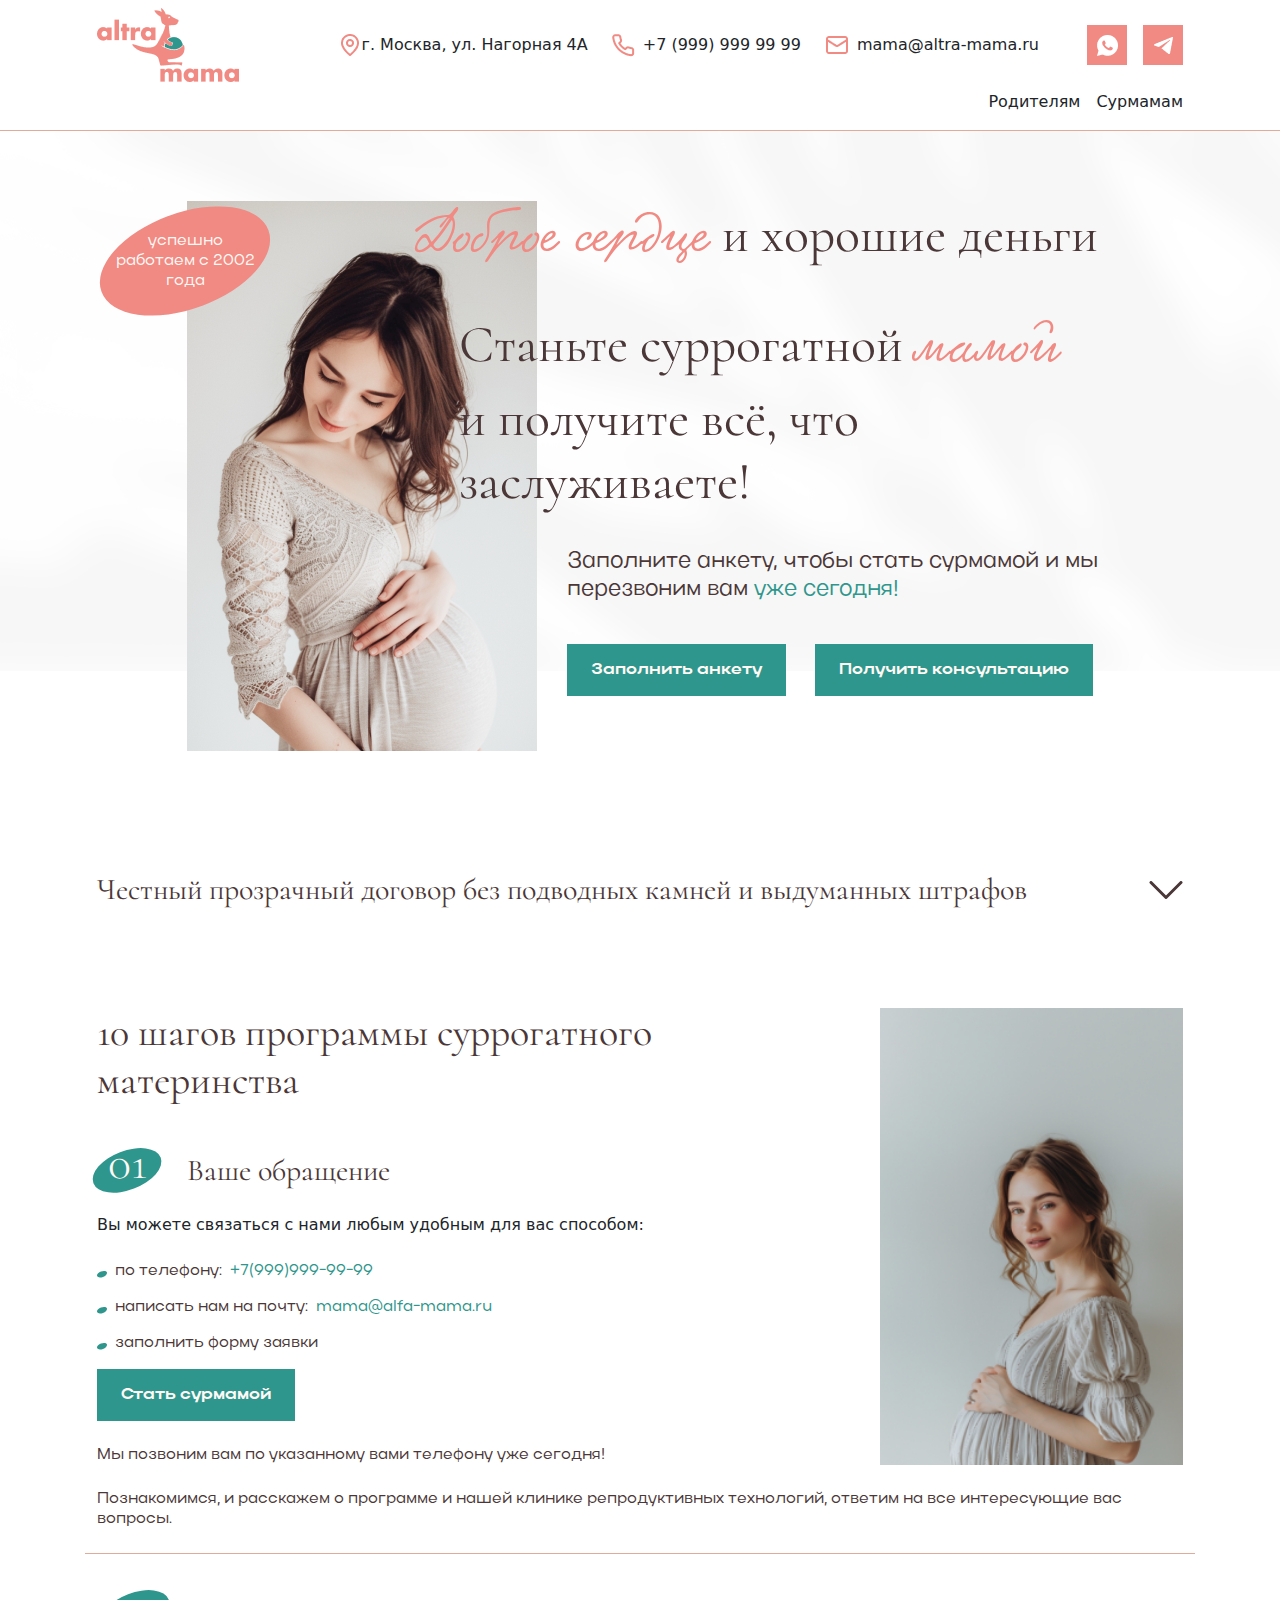
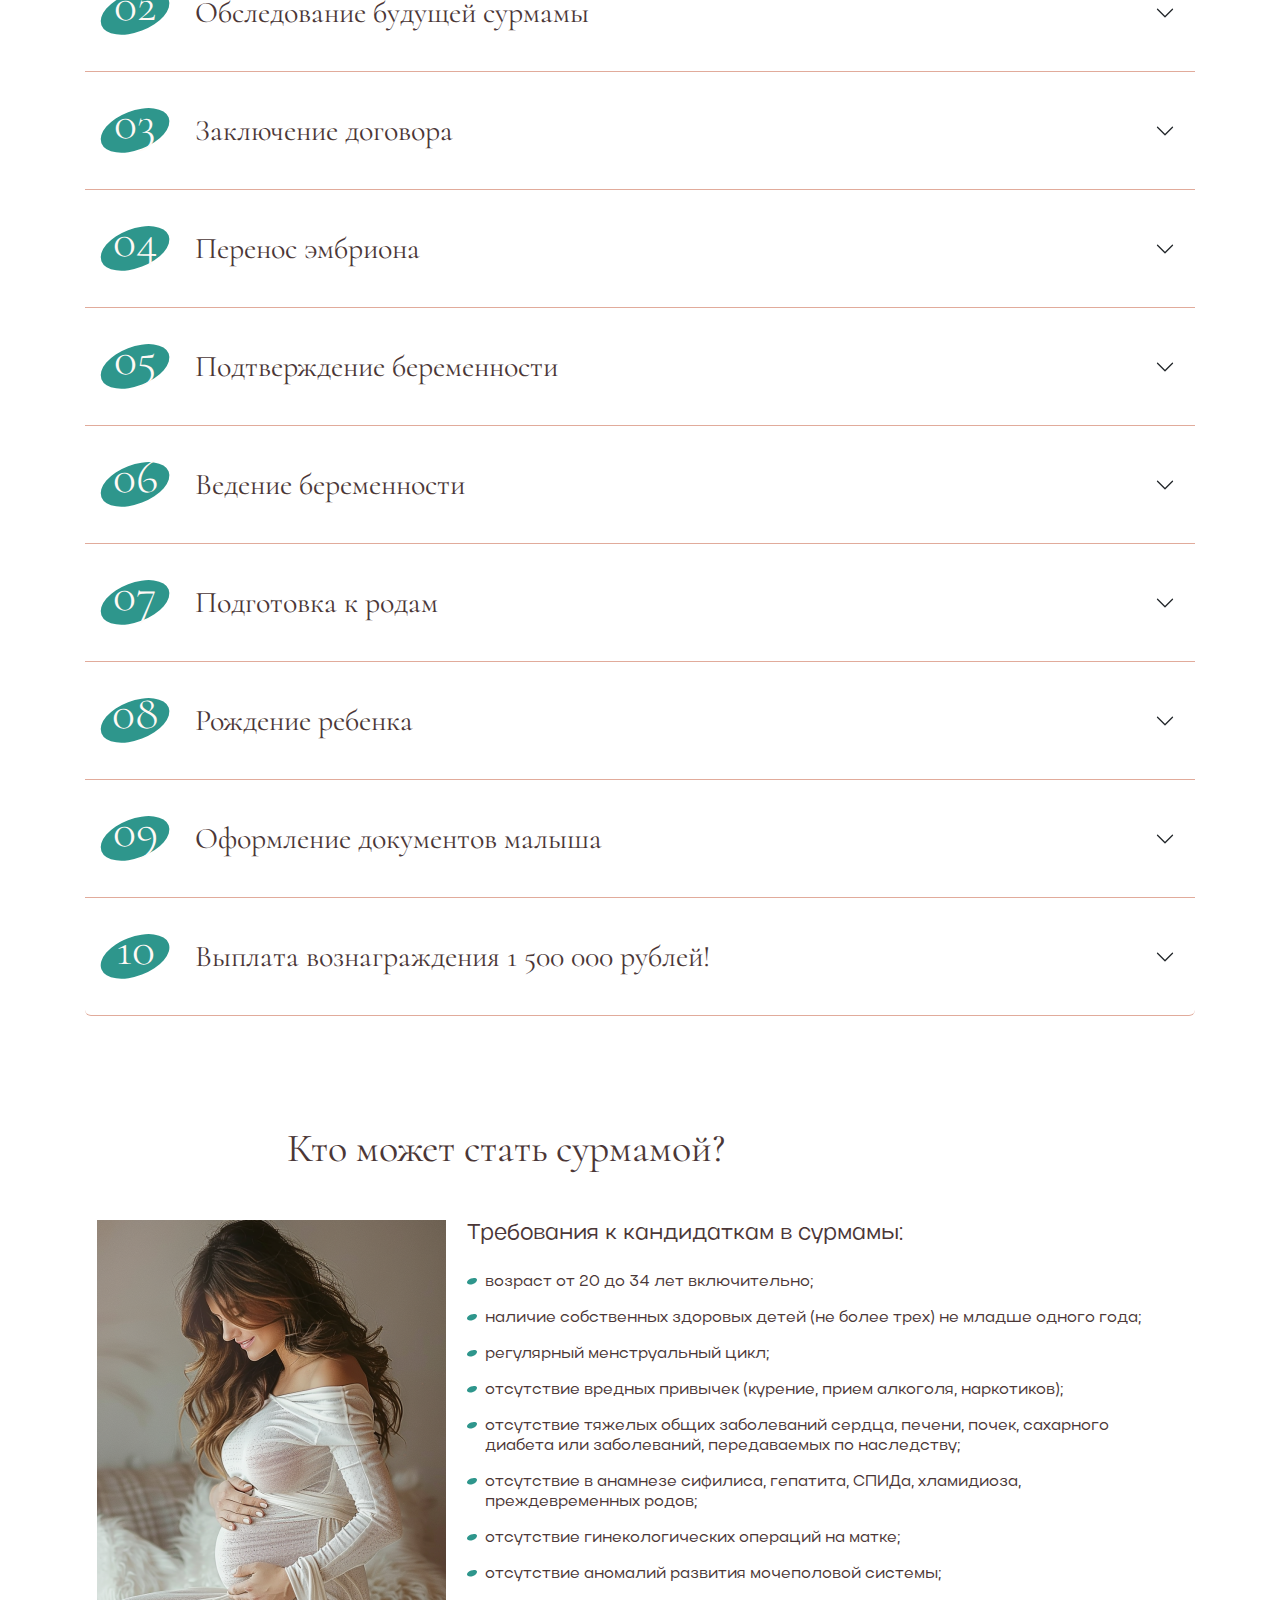
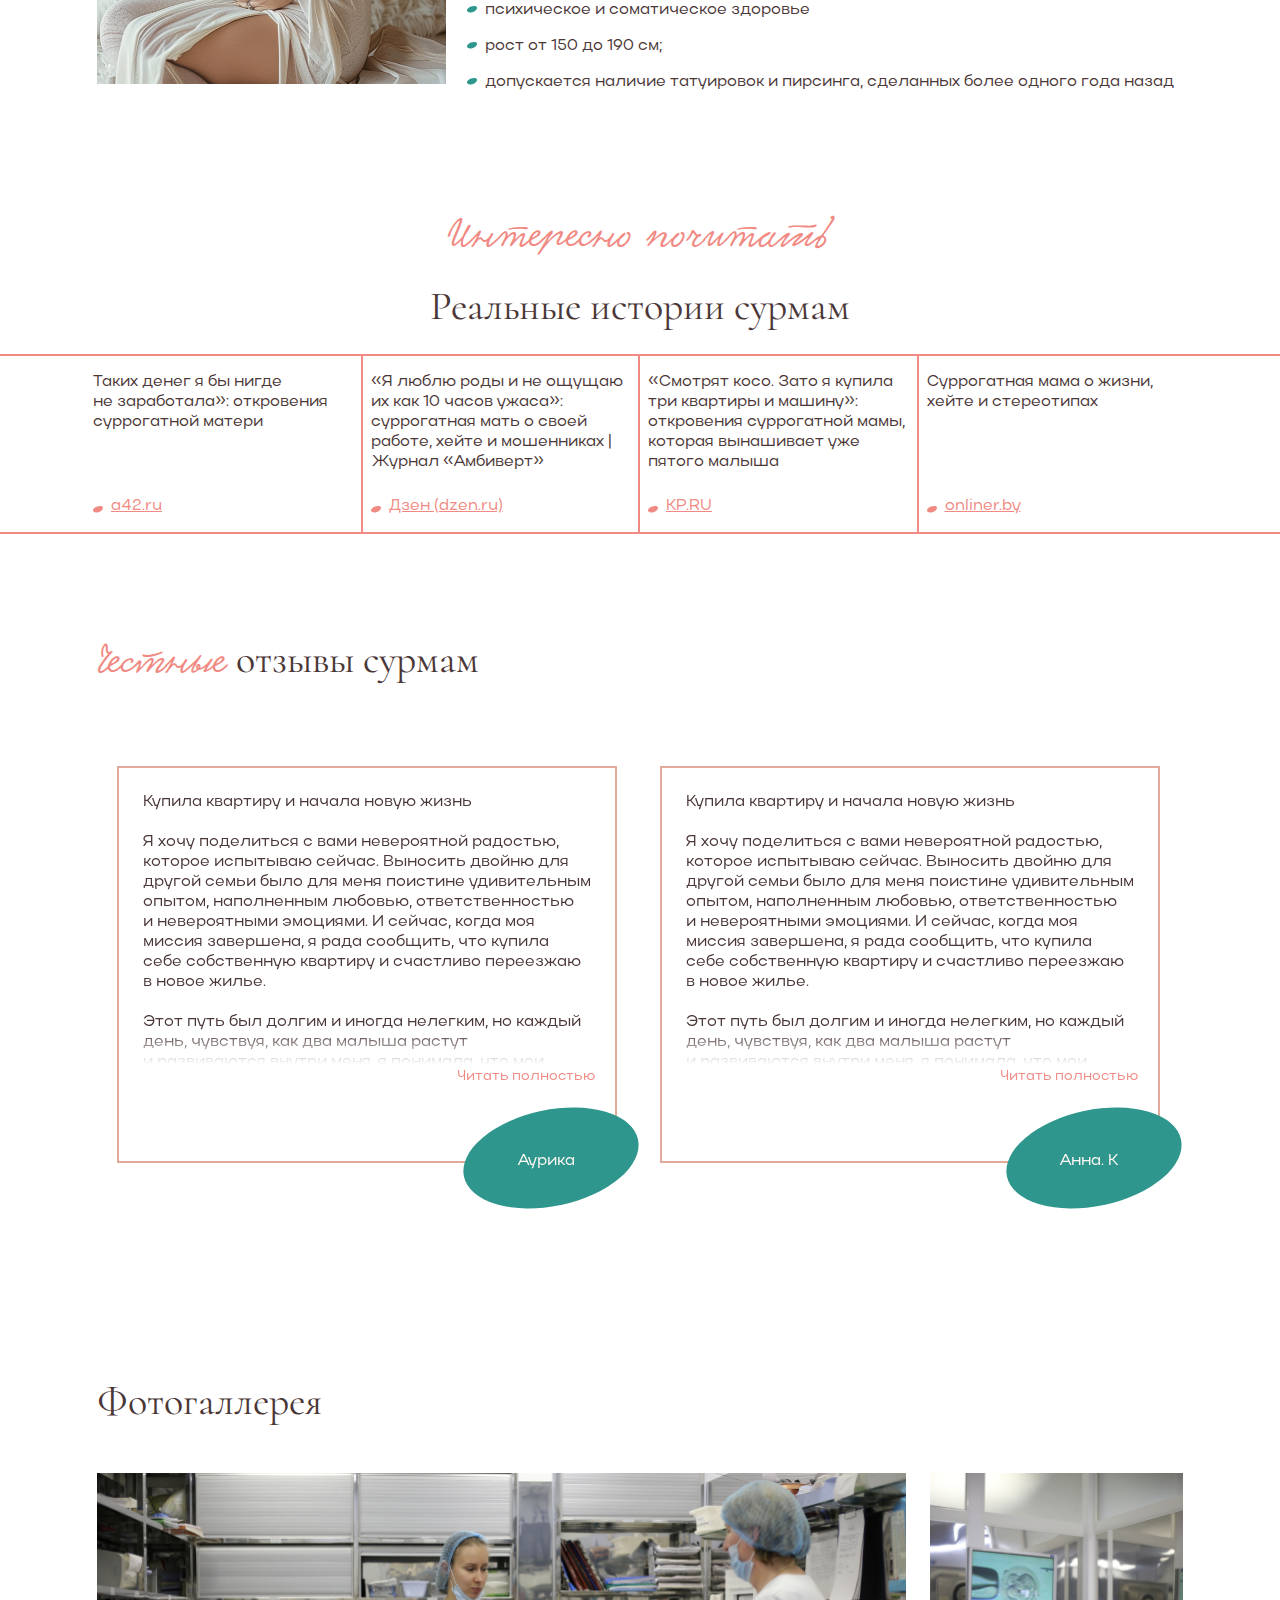
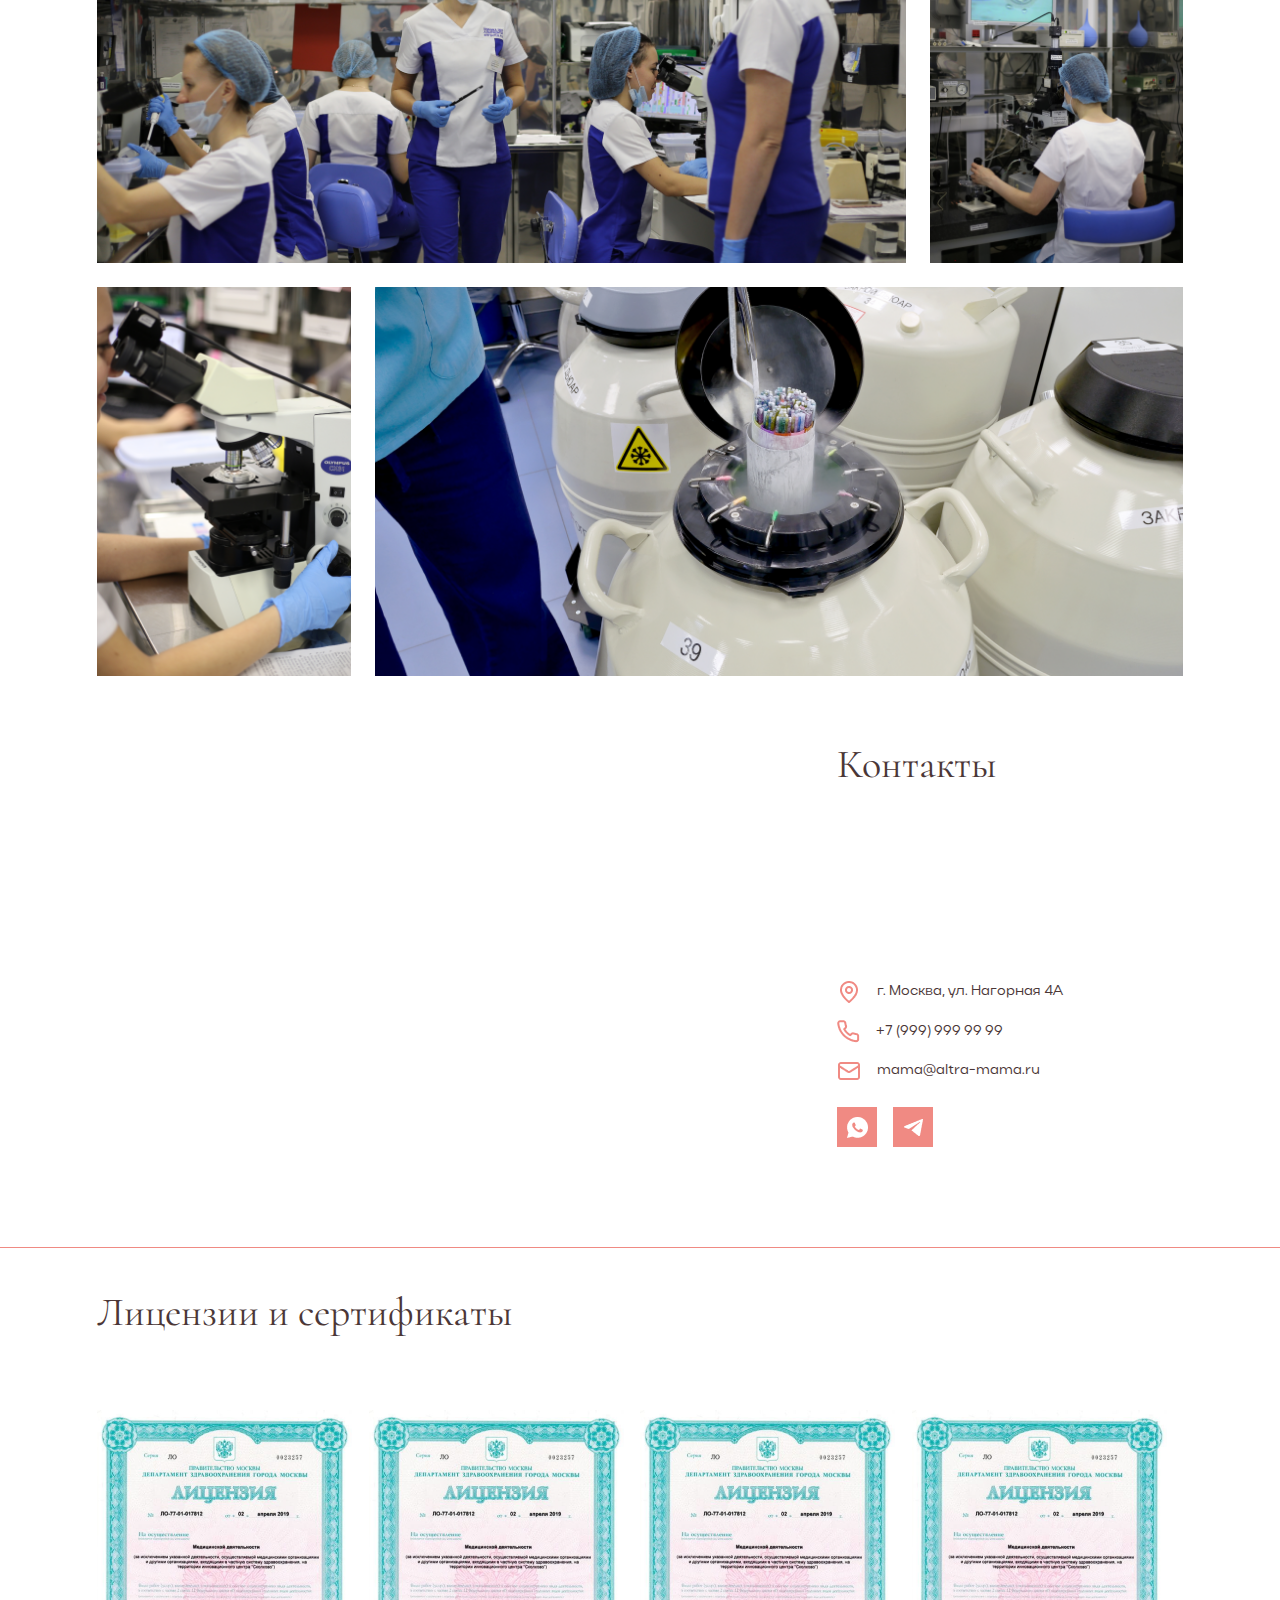
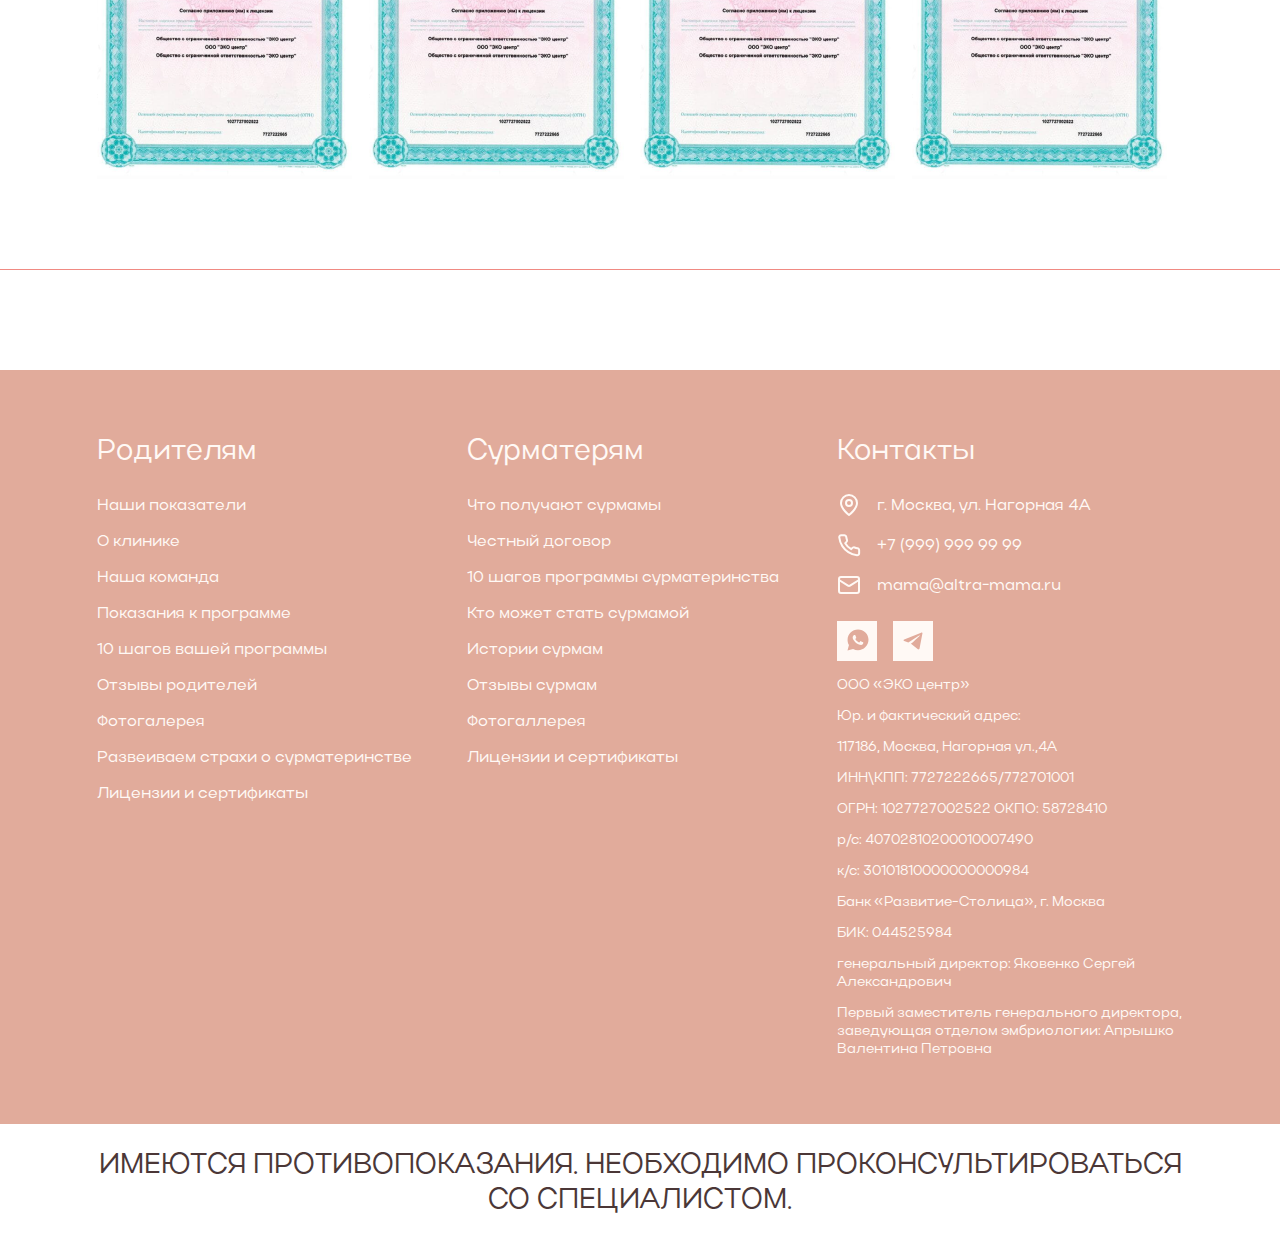
==== commit d82fcf93: "test" ====
--- a/index.html
+++ b/index.html
@@ -14,28 +14,86 @@
 </head>
 <body>
 
+
+<nav class="mobileNav">
+    <div class="headerMenu">
+        <div class="logoMenuNav">
+            <img src="./img/logoMenu/altra_mama_logo.jpg" alt="altra_mama_logo">
+        </div>
+        <button class="btnCloseMenu">
+            <svg xmlns="http://www.w3.org/2000/svg" width="24" height="24" viewBox="0 0 24 24" fill="none">
+                <path d="M18 6.00003L6 18M6 6.00003L18 18" stroke="#4B3737" stroke-width="2" stroke-linecap="square" stroke-linejoin="round"/>
+            </svg>
+        </button>
+    </div>
+    <div class="bodyMenu d-flex flex-column align-items-center justify-content-center">
+        <div class="d-flex flex-column align-items-start">
+            <div class="locationHeader d-flex align-items-center mb-2 mt-3">
+                <img src="./img/icon/iconLocation.png" alt="iconLocation">
+                <div class="textHeaderInfo">
+                    г. Москва, ул. Нагорная 4А
+                </div>
+            </div>
+            <div class="locationHeader d-flex align-items-center mb-2">
+                <img src="./img/icon/iconPhone.png" alt="iconLocation">
+                <div class="textHeaderInfo ms-2">
+                    <a href="">+7 (999) 999 99 99</a>
+                </div>
+            </div>
+            <div class="locationHeader d-flex align-items-center mb-3">
+                <img src="./img/icon/iconMail.png" alt="iconLocation">
+                <div class="textHeaderInfo ms-2">
+                    mama@altra-mama.ru
+                </div>
+            </div>
+        </div>
+        <div class="blockNavBtnMobile">
+            <div class="btnMenuNav d-flex align-items-center">
+                <button class="btnSocialHeader me-3">
+                    <a href="">
+                        <img src="./img/icon/iconWhatsApp.png" alt="">
+                    </a>
+                </button>
+                <button class="btnSocialHeader">
+                    <a href="">
+                        <img src="./img/icon/iconTelegram.png" alt="">
+                    </a>
+                </button>
+            </div>
+        </div>
+        <ul class="border-navMenu d-flex flex-column align-items-center mt-3 pt-3 pb-3">
+            <li class="mb-2">
+                <a href="">Родителям</a>
+            </li>
+            <li>
+                <a href="">Сурмамам</a>
+            </li>
+        </ul>
+    </div>
+</nav>
+
 <header class="pt-2 pb-3">
     <div class="container">
         <div class="row pb-2">
             <div class="col-md d-flex align-items-center justify-content-between">
                 <div class="logo">
-                    <img src="./img/Logo.png" alt="Logo">
+                    <img src="./img/logo.png" alt="Logo">
                 </div>
                 <div class="socialNetworksHeader">
                     <div class="blockInfoHeader d-flex align-items-center justify-content-between me-5">
-                        <div class="locationHeader d-flex align-items-center me-4">
+                        <div class="locationHeader iconHeaderNone d-flex align-items-center me-4">
                             <img src="./img/icon/iconLocation.png" alt="iconLocation">
                             <div class="textHeaderInfo">
                                 г. Москва, ул. Нагорная 4А
                             </div>
                         </div>
-                        <div class="locationHeader d-flex align-items-center me-4">
+                        <div class="locationHeader headerMobileNone d-flex align-items-center me-4">
                             <img src="./img/icon/iconPhone.png" alt="iconLocation">
                             <div class="textHeaderInfo ms-2">
                                 <a href="">+7 (999) 999 99 99</a>
                             </div>
                         </div>
-                        <div class="locationHeader d-flex align-items-center">
+                        <div class="locationHeader headerMobileNone d-flex align-items-center">
                             <img src="./img/icon/iconMail.png" alt="iconLocation">
                             <div class="textHeaderInfo ms-2">
                                 mama@altra-mama.ru
@@ -47,11 +105,16 @@
                             <img src="./img/icon/iconWhatsApp.png" alt="">
                         </a>
                     </button>
-                    <button class="btnSocialHeader">
+                    <button class="btnSocialHeader me-3Media767px">
                         <a href="">
                             <img src="./img/icon/iconTelegram.png" alt="">
                         </a>
                     </button>
+                    <div class="burgerMenu">
+                        <div class="bar1"></div>
+                        <div class="bar2"></div>
+                        <div class="bar3"></div>
+                    </div>
                 </div>
             </div>
         </div>
@@ -59,10 +122,10 @@
             <nav class="d-flex align-items-center justify-content-end">
                 <ul class="d-flex align-items-center">
                     <li class="me-3">
-                        <a href="">Родителям</a>
+                        <a href="index.html">Родителям</a>
                     </li>
                     <li>
-                        <a href="">Сурмамам</a>
+                        <a href="page2.html">Сурмамам</a>
                     </li>
                 </ul>
             </nav>
@@ -95,7 +158,7 @@
                 Заполните анкету, чтобы стать сурмамой и мы перезвоним вам <span>уже сегодня!</span>
             </div>
             <div class="blockBtnOffer">
-                <button class="offerBtnBLue me-4">
+                <button class="offerBtnBLue mediaMb16px me-4">
                     Заполнить анкету
                 </button>
                 <button class="offerBtnBLue">
@@ -106,7 +169,7 @@
     </div>
 </section>
 
-<section class="accordianOffer">
+<section class="accordianOffer pb100">
     <div class="container">
         <div class="row pb100">
             <div class="col-md d-flex align-items-center justify-content-between">
@@ -180,7 +243,7 @@
                     </div>
                 </div>
             </div>
-            <div class="col-md-4 d-flex justify-content-end">
+            <div class="col-md-4 d-flex justify-content-end none767px">
                 <img src="./img/accordianSection/accordianOneGirl.png" alt="">
             </div>
         </div>
@@ -196,7 +259,7 @@
                 <div class="accordion" id="accordionExample">
                     <div class="accordion-item pb-4">
                         <h2 class="accordion-header">
-                            <button class="accordion-button" type="button" data-bs-toggle="collapse" data-bs-target="#collapseOne" aria-expanded="false" aria-controls="collapseOne">
+                            <button class="accordion-button collapsed" type="button" data-bs-toggle="collapse" data-bs-target="#collapseOne" aria-expanded="false" aria-controls="collapseOne">
                                 <div class="nameStep d-flex align-items-center">
                                     <div class="iconAndText">
                                         <div class="iconStep"></div>
@@ -664,18 +727,18 @@
 
 <section class="WhoSurmama mt-2 pb100">
     <div class="container">
-        <div class="row">
+        <div class="row mb-5">
             <div class="col-md">
                 <div class="titleSection">
                     Кто может стать сурмамой?
                 </div>
             </div>
         </div>
-        <div class="row mt-4">
-            <div class="col-md-4">
+        <div class="row mt-4 media1085px">
+            <div class="col-md-4 w25media1075">
                 <img src="./img/surmamaSection/surmama.png" alt="">
             </div>
-            <div class="col-md-8">
+            <div class="col-md-8 w60media1075">
                 <div class="blockPositionSurmam">
                     <div class="titlePositionSurmam mb-4">
                         Требования к кандидаткам в сурмамы:
@@ -1049,6 +1112,265 @@
         </div>
     </div>
 </section>
+
+
+<section class="contacts pb100">
+    <div class="container">
+        <div class="row">
+            <div class="col-md-8">
+                <iframe src="https://yandex.ru/map-widget/v1/?um=constructor%3Ab37c327b11b7a3c26b6f332056a3de20a77a8253775e96e94761ee106443f94a&amp;source=constructor"
+                        width="100%" height="400" frameborder="0">
+                </iframe>
+            </div>
+            <div class="col-md-4">
+                <div class="blockRightContacts">
+                    <div class="titleContacts">
+                        Контакты
+                    </div>
+                    <div class="blockLinkContacts">
+                        <div class="locationContacts d-flex align-items-center mb-3">
+                            <img src="./img/icon/iconLocation.png" alt="iconLocation">
+                            <div class="textHeaderInfo ms-3">
+                                г. Москва, ул. Нагорная 4А
+                            </div>
+                        </div>
+                        <div class="locationContacts d-flex align-items-center mb-3">
+                            <img src="./img/icon/iconPhone.png" alt="iconLocation">
+                            <div class="textHeaderInfo ms-3">
+                                <a href="">+7 (999) 999 99 99</a>
+                            </div>
+                        </div>
+                        <div class="locationContacts d-flex align-items-center mb-4">
+                            <img src="./img/icon/iconMail.png" alt="iconLocation">
+                            <div class="textHeaderInfo ms-3">
+                                mama@altra-mama.ru
+                            </div>
+                        </div>
+                        <div class="blockBtnContacts d-flex align-items-center">
+                            <button class="btnSocialHeader me-3">
+                                <a href="">
+                                    <img src="./img/icon/iconWhatsApp.png" alt="">
+                                </a>
+                            </button>
+                            <button class="btnSocialHeader">
+                                <a href="">
+                                    <img src="./img/icon/iconTelegram.png" alt="">
+                                </a>
+                            </button>
+                        </div>
+                    </div>
+                </div>
+            </div>
+        </div>
+    </div>
+</section>
+
+<section class="license">
+    <div class="container">
+        <div class="row">
+            <div class="col-md">
+                <div class="titleLicense">
+                    Лицензии и сертификаты
+                </div>
+            </div>
+        </div>
+        <div class="row">
+            <div class="col-md">
+                <div class="col-md">
+                    <div class="itc-slider" data-slider="itc-slider">
+                        <div class="itc-slider-wrapper">
+                            <div class="itc-slider-items">
+                                <div class="itc-slider-item sliderLicense25">
+                                    <div class="block_imgSliderLicense">
+                                        <img src="./img/licensies/license1.png" alt="license1">
+                                    </div>
+                                </div>
+                                <div class="itc-slider-item sliderLicense25">
+                                    <div class="block_imgSliderLicense">
+                                        <img src="./img/licensies/license1.png" alt="license1">
+                                    </div>
+                                </div>
+                                <div class="itc-slider-item sliderLicense25">
+                                    <div class="block_imgSliderLicense">
+                                        <img src="./img/licensies/license1.png" alt="license1">
+                                    </div>
+                                </div>
+                                <div class="itc-slider-item sliderLicense25">
+                                    <div class="block_imgSliderLicense">
+                                        <img src="./img/licensies/license1.png" alt="license1">
+                                    </div>
+                                </div>
+                                <div class="itc-slider-item sliderLicense25">
+                                    <div class="block_imgSliderLicense">
+                                        <img src="./img/licensies/license1.png" alt="license1">
+                                    </div>
+                                </div>
+                            </div>
+                        </div>
+                        <!--            &lt;!&ndash; Кнопки для перехода к предыдущему и следующему слайду &ndash;&gt;-->
+                        <!--            <button class="itc-slider-btn itc-slider-btn-prev"></button>-->
+                        <!--            <button class="itc-slider-btn itc-slider-btn-next"></button>-->
+                    </div>
+                </div>
+            </div>
+        </div>
+    </div>
+</section>
+
+<footer>
+    <div class="container">
+        <div class="row">
+            <div class="col-md-4">
+                <div class="blockNavFooter">
+                    <div class="titleNameListFooter">
+                        Родителям
+                    </div>
+                    <ul>
+                        <li>
+                            <a href="">Наши показатели</a>
+                        </li>
+                        <li>
+                            <a href="">О клинике</a>
+                        </li>
+                        <li>
+                            <a href="">Наша команда</a>
+                        </li>
+                        <li>
+                            <a href="">Показания к программе</a>
+                        </li>
+                        <li>
+                            <a href="">10 шагов вашей программы</a>
+                        </li>
+                        <li>
+                            <a href="">Отзывы родителей</a>
+                        </li>
+                        <li>
+                            <a href="">Фотогалерея</a>
+                        </li>
+                        <li>
+                            <a href="">Развеиваем страхи о сурматеринстве</a>
+                        </li>
+                        <li>
+                            <a href="">Лицензии и сертификаты</a>
+                        </li>
+                    </ul>
+                </div>
+            </div>
+            <div class="col-md-4">
+                <div class="blockNavFooter">
+                    <div class="titleNameListFooter">
+                        Сурматерям
+                    </div>
+                    <ul>
+                        <li>
+                            <a href="">Что получают сурмамы</a>
+                        </li>
+                        <li>
+                            <a href="">Честный договор</a>
+                        </li>
+                        <li>
+                            <a href="">10 шагов программы сурматеринства</a>
+                        </li>
+                        <li>
+                            <a href="">Кто может стать сурмамой</a>
+                        </li>
+                        <li>
+                            <a href="">Истории сурмам</a>
+                        </li>
+                        <li>
+                            <a href="">Отзывы сурмам</a>
+                        </li>
+                        <li>
+                            <a href="">Фотогаллерея</a>
+                        </li>
+                        <li>
+                            <a href="">Лицензии и сертификаты</a>
+                        </li>
+                    </ul>
+                </div>
+            </div>
+            <div class="col-md-4">
+                <div class="blockNavFooter">
+                    <div class="titleNameListFooter">
+                        Контакты
+                    </div>
+                    <ul class="blockLinkContacts mb-3">
+                        <div class="locationContactsFooter d-flex align-items-center mb-3">
+                            <svg xmlns="http://www.w3.org/2000/svg" width="24" height="24" viewBox="0 0 24 24" fill="none">
+                                <path d="M20 10C20 16 12 22 12 22C12 22 4 16 4 10C4 7.87827 4.84285 5.84344 6.34315 4.34315C7.84344 2.84285 9.87827 2 12 2C14.1217 2 16.1566 2.84285 17.6569 4.34315C19.1571 5.84344 20 7.87827 20 10Z" stroke="#FFF9F5" stroke-width="2" stroke-linecap="round" stroke-linejoin="round"/>
+                                <path d="M12 13C13.6569 13 15 11.6569 15 10C15 8.34315 13.6569 7 12 7C10.3431 7 9 8.34315 9 10C9 11.6569 10.3431 13 12 13Z" stroke="#FFF9F5" stroke-width="2" stroke-linecap="round" stroke-linejoin="round"/>
+                            </svg>
+                            <li class="textHeaderInfo ms-3">
+                                <a href="">г. Москва, ул. Нагорная 4А</a>
+                            </li>
+                        </div>
+                        <div class="locationContactsFooter d-flex align-items-center mb-3">
+                            <svg xmlns="http://www.w3.org/2000/svg" width="24" height="24" viewBox="0 0 24 24" fill="none">
+                                <path d="M22.1381 17.1701V20.1701C22.1392 20.4486 22.0822 20.7243 21.9706 20.9794C21.8591 21.2346 21.6954 21.4637 21.4902 21.652C21.285 21.8402 21.0427 21.9836 20.7789 22.0728C20.515 22.162 20.2355 22.1952 19.9581 22.1701C16.881 21.8357 13.9251 20.7842 11.3281 19.1001C8.91194 17.5648 6.86345 15.5163 5.32812 13.1001C3.63809 10.4913 2.58636 7.52109 2.25812 4.4301C2.23313 4.15356 2.26599 3.87486 2.35462 3.61172C2.44324 3.34859 2.58569 3.10679 2.77288 2.90172C2.96008 2.69665 3.18792 2.53281 3.44191 2.42062C3.69589 2.30843 3.97046 2.25036 4.24812 2.2501H7.24812C7.73342 2.24532 8.20391 2.41718 8.57188 2.73363C8.93985 3.05008 9.18019 3.48954 9.24812 3.9701C9.37474 4.93016 9.60957 5.87282 9.94812 6.7801C10.0827 7.13802 10.1118 7.52701 10.032 7.90098C9.95227 8.27494 9.76698 8.61821 9.49812 8.8901L8.22812 10.1601C9.65167 12.6636 11.7246 14.7365 14.2281 16.1601L15.4981 14.8901C15.77 14.6212 16.1133 14.4359 16.4872 14.3562C16.8612 14.2764 17.2502 14.3056 17.6081 14.4401C18.5154 14.7786 19.4581 15.0135 20.4181 15.1401C20.9039 15.2086 21.3475 15.4533 21.6646 15.8276C21.9818 16.2019 22.1503 16.6797 22.1381 17.1701Z" stroke="#FFF9F5" stroke-width="2" stroke-linecap="round" stroke-linejoin="round"/>
+                            </svg>
+                            <li class="textHeaderInfo ms-3">
+                                <a href="">+7 (999) 999 99 99</a>
+                            </li>
+                        </div>
+                        <div class="locationContactsFooter d-flex align-items-center mb-4">
+                            <svg xmlns="http://www.w3.org/2000/svg" width="24" height="24" viewBox="0 0 24 24" fill="none">
+                                <path d="M20 4H4C2.89543 4 2 4.89543 2 6V18C2 19.1046 2.89543 20 4 20H20C21.1046 20 22 19.1046 22 18V6C22 4.89543 21.1046 4 20 4Z" stroke="#FFF9F5" stroke-width="2" stroke-linecap="round" stroke-linejoin="round"/>
+                                <path d="M22 7L13.03 12.7C12.7213 12.8934 12.3643 12.996 12 12.996C11.6357 12.996 11.2787 12.8934 10.97 12.7L2 7" stroke="#FFF9F5" stroke-width="2" stroke-linecap="round" stroke-linejoin="round"/>
+                            </svg>
+                            <li class="textHeaderInfo ms-3">
+                                <a href="">mama@altra-mama.ru</a>
+                            </li>
+                        </div>
+                        <div class="blockBtnContacts d-flex align-items-center">
+                            <button class="btnSocialFooter me-3">
+                                <a href="">
+                                    <svg xmlns="http://www.w3.org/2000/svg" width="40" height="40" viewBox="0 0 40 40" fill="none">
+                                        <rect width="40" height="40" fill="#FFF9F5"/>
+                                        <path d="M28.4268 11.5625C26.4512 9.59375 23.8171 8.5 21.0366 8.5C15.2561 8.5 10.5732 13.1667 10.5732 18.9271C10.5732 20.75 11.0854 22.5729 11.9634 24.1042L10.5 29.5L16.061 28.0417C17.5976 28.8438 19.2805 29.2812 21.0366 29.2812C26.8171 29.2812 31.5 24.6146 31.5 18.8542C31.4268 16.1563 30.4024 13.5312 28.4268 11.5625ZM26.0854 22.6458C25.8659 23.2292 24.8415 23.8125 24.3293 23.8854C23.8902 23.9583 23.3049 23.9583 22.7195 23.8125C22.3537 23.6667 21.8415 23.5208 21.2561 23.2292C18.622 22.1354 16.939 19.5104 16.7927 19.2917C16.6463 19.1458 15.6951 17.9062 15.6951 16.5937C15.6951 15.2812 16.3537 14.6979 16.5732 14.4062C16.7927 14.1146 17.0854 14.1146 17.3049 14.1146C17.4512 14.1146 17.6707 14.1146 17.8171 14.1146C17.9634 14.1146 18.1829 14.0417 18.4024 14.5521C18.622 15.0625 19.1341 16.375 19.2073 16.4479C19.2805 16.5938 19.2805 16.7396 19.2073 16.8854C19.1341 17.0312 19.061 17.1771 18.9146 17.3229C18.7683 17.4687 18.6219 17.6875 18.5488 17.7604C18.4024 17.9062 18.2561 18.0521 18.4024 18.2708C18.5488 18.5625 19.061 19.3646 19.8659 20.0937C20.8902 20.9687 21.6951 21.2604 21.9878 21.4063C22.2805 21.5521 22.4268 21.4792 22.5732 21.3333C22.7195 21.1875 23.2317 20.6042 23.378 20.3125C23.5244 20.0208 23.7439 20.0938 23.9634 20.1667C24.1829 20.2396 25.5 20.8958 25.7195 21.0417C26.0122 21.1875 26.1585 21.2604 26.2317 21.3333C26.3049 21.5521 26.3049 22.0625 26.0854 22.6458Z" fill="#E1AB9B"/>
+                                    </svg>
+                                </a>
+                            </button>
+                            <button class="btnSocialFooter">
+                                <a href="">
+                                    <svg xmlns="http://www.w3.org/2000/svg" width="40" height="40" viewBox="0 0 40 40" fill="none">
+                                        <rect width="40" height="40" fill="#FFF9F5"/>
+                                        <path d="M29.5 12.1022L26.4946 27.7923C26.4946 27.7923 26.0741 28.8801 24.9189 28.3584L17.9846 22.8526L17.9524 22.8364C18.8891 21.9654 26.1524 15.2027 26.4698 14.8961C26.9613 14.4214 26.6562 14.1387 26.0856 14.4974L15.3568 21.553L11.2176 20.1108C11.2176 20.1108 10.5663 19.8708 10.5036 19.3491C10.4401 18.8265 11.2391 18.5439 11.2391 18.5439L28.1131 11.6889C28.1131 11.6889 29.5 11.0579 29.5 12.1022Z" fill="#E1AB9B"/>
+                                    </svg>
+                                </a>
+                            </button>
+                        </div>
+                    </ul>
+                    <ul class="descriptionFooter">
+                        <li>ООО «ЭКО центр»</li>
+                        <li>Юр. и фактический адрес: </li>
+                        <li>117186, Москва, Нагорная ул.,4А </li>
+                        <li>ИНН\КПП: 7727222665/772701001</li>
+                        <li>ОГРН: 1027727002522  ОКПО: 58728410</li>
+                        <li>р/с: 40702810200010007490</li>
+                        <li>к/с: 30101810000000000984</li>
+                        <li>Банк «Развитие-Столица», г. Москва</li>
+                        <li>БИК: 044525984</li>
+                        <li>генеральный директор: Яковенко Сергей Александрович</li>
+                        <li>Первый заместитель генерального директора, заведующая отделом эмбриологии: Апрышко Валентина Петровна</li>
+                    </ul>
+                </div>
+            </div>
+        </div>
+    </div>
+</footer>
+
+<section class="consult_special d-flex justify-content-center">
+    <div class="containerSpecial">
+        <div class="row">
+            <div class="col-md text-center">
+                ИМЕЮТСЯ ПРОТИВОПОКАЗАНИЯ. НЕОБХОДИМО ПРОКОНСУЛЬТИРОВАТЬСЯ СО СПЕЦИАЛИСТОМ.
+            </div>
+        </div>
+    </div>
+</section>
+
+
+
     <script src="./js/itc-slider.js" defer></script>
     <script defer src="./js/readmore.js"></script>
     <script defer src="./js/bootstrap.bundle.min.js"></script>
--- a/css/style.css
+++ b/css/style.css
@@ -1,6 +1,11 @@
 * {
     margin: 0;
     padding: 0;
+}
+
+p {
+    padding: 0;
+    margin: 0;
 }
 
 @font-face {
@@ -103,10 +108,24 @@
     display: flex;
     align-items: center;
     justify-content: center;
-}
-
-
-/*   main section    */
+    transition: .5s all ease;
+}
+
+.socialNetworksHeader button:hover {
+    background: #FF7167;
+}
+
+.locationHeader {
+    cursor: pointer;
+    transition: .5s all ease;
+}
+
+.locationHeader:hover svg {
+    fill: #FF7167;
+}
+
+
+    /*   main section    */
 
 .mainSectionMobile {
     display: none;
@@ -207,6 +226,11 @@
     font-style: normal;
     font-weight: 700;
     line-height: normal;
+    transition: .5s all ease;
+}
+
+.offerBtnBLue:hover {
+    background: #0AC0AF;
 }
 
 .blockBg {
@@ -367,6 +391,14 @@
     line-height: normal;
 }
 
+.titleStep {
+    transition: .3s all ease;
+}
+
+.accordion-header:hover .titleStep {
+    color: #E1AB9B;
+}
+
 
 /*      section surmama   */
 
@@ -606,7 +638,7 @@
 }
 
 .meRecommend {
-    padding-top: 240px;
+    /*padding-top: 240px;*/
     position: relative;
 }
 
@@ -640,14 +672,18 @@
     display: flex;
     justify-content: flex-end;
     position: relative;
-    bottom: 4px;
+    bottom: 42px;
+}
+
+.iconBlockRecommendConf {
+    bottom: 7px;
 }
 
 .iconBlockRecommendTwoRowText {
     display: flex;
     justify-content: flex-end;
     position: relative;
-    bottom: 36px;
+    bottom: 42px;
 }
 
 .iconBlockRecommend img {
@@ -661,7 +697,6 @@
     background-size: cover;
     width: 52%;
     height: 530px;
-    top: 215px;
     position: absolute;
 }
 
@@ -1153,6 +1188,11 @@
     display: flex;
     align-items: center;
     justify-content: center;
+    transition: .5s all ease;
+}
+
+.btnSocialHeader:hover {
+    background: #FF7167;
 }
 
 .locationContacts .textHeaderInfo {
@@ -1231,6 +1271,23 @@
     font-style: normal;
     font-weight: 400;
     line-height: normal;
+    border-bottom: 1px solid transparent;
+    transition: .5s all ease;
+    cursor: pointer;
+}
+
+.descriptionFooter li:hover {
+    border-bottom: 1px solid #FFF9F5;
+}
+
+.blockNavFooter li a {
+    border-bottom: 1px solid transparent;
+    transition: .5s all ease;
+    padding-bottom: 5px;
+}
+
+.blockNavFooter li a:hover {
+    border-bottom: 1px solid #FFF9F5;
 }
 
 
@@ -1246,6 +1303,360 @@
 }
 
 .containerSpecial {
-    max-width: 1400px;
+    max-width: 100%;
     padding: 0 20px;
-}+}
+
+
+.galleryMobile {
+    display: none;
+}
+
+
+/*   mobile nav    */
+
+
+
+
+.bar1, .bar2, .bar3 {
+    width: 35px;
+    height: 3px;
+    background-color: #4B3737;
+    margin: 6px 0;
+    transition: 0.4s;
+}
+
+.burgerMenu {
+    display: none;
+    cursor: pointer;
+}
+
+/* Rotate first bar */
+.change .bar1 {
+    -webkit-transform: rotate(-45deg) translate(-9px, 6px) ;
+    transform: rotate(-45deg) translate(-9px, 6px) ;
+}
+
+/* Fade out the second bar */
+.change .bar2 {
+    opacity: 0;
+}
+
+/* Rotate last bar */
+.change .bar3 {
+    -webkit-transform: rotate(45deg) translate(-8px, -8px) ;
+    transform: rotate(45deg) translate(-8px, -8px) ;
+}
+
+.headerMenu {
+    display: flex;
+    align-items: center;
+    justify-content: space-between;
+}
+
+.btnMenuNav .btnSocialHeader {
+    width: 35px;
+    height: 35px;
+    display: flex;
+    align-items: center;
+    justify-content: center;
+    background: #F08A83;
+}
+
+.btnSocialHeader a {
+    display: flex;
+    align-items: center;
+    justify-content: center;
+}
+
+.border-navMenu {
+    border-top: 1px solid #E1AB9B;
+    border-bottom: 1px solid #E1AB9B;
+    width: 100%;
+    justify-content: center;
+}
+
+.headerMenu {
+    padding: 10px 20px;
+}
+
+.logoMenuNav img {
+    width: 54px;
+    height: auto;
+}
+
+.mobileNav {
+    position: absolute;
+    width: 100%;
+    z-index: 9;
+    background: #fff;
+    top: -313px;
+}
+
+.mobileNav.active {
+    animation-name: menuMobile;
+    animation-duration: .5s;
+    animation-fill-mode: forwards;
+}
+
+.mobileNav.noneMenu {
+    animation-name: menuMobileNone;
+    animation-duration: .5s;
+    animation-fill-mode: forwards;
+}
+
+@keyframes menuMobile {
+    0% {
+        top: -150px;
+    }
+    100% {
+        top: 0;
+    }
+}
+
+@keyframes menuMobileNone {
+    0% {
+        top: 0;
+    }
+    100% {
+        top: -313px;
+    }
+}
+
+.btnCloseMenu svg {
+    width: 30px;
+    height: 30px;
+}
+
+
+.more2 {
+    display: none;
+    position: absolute;
+    right: 20px;
+    bottom: 10px;
+    z-index: 9;
+    color: #F08A83;
+    font-family: 'Actay';
+    font-size: 14px;
+    font-style: normal;
+    font-weight: 400;
+    line-height: normal;
+    padding: 0 20px;
+    transition: .5s all ease;
+}
+
+.show814 {
+    display: none;
+}
+
+
+
+
+
+
+/*    Ваши мечты - наши достижения    */
+
+
+.titleSectionOurCardBlock {
+    color: #4B3737;
+    font-family: 'Cormorant';
+    font-size: 40px;
+    font-style: normal;
+    font-weight: 400;
+    line-height: normal;
+}
+
+.titleSectionOurCardBlock span {
+    color: #F08A83;
+    font-family: "Kobzar KS";
+    font-size: 40px;
+    font-style: normal;
+    font-weight: 400;
+    line-height: normal;
+}
+
+.fonCardAboutMe {
+    width: 318.512px;
+    height: 128.521px;
+    transform: rotate(-20.886deg);
+    border-radius: 60%;
+    border: 2px solid #E1AB9B;
+    position: absolute;
+}
+
+.titleCardAboutMe {
+    color: #4B3737;
+    font-family: "Playfair Display";
+    font-size: 64px;
+    font-style: normal;
+    font-weight: 400;
+    line-height: normal;
+}
+
+.subtitleCardAboutMe {
+    color: #4B3737;
+    text-align: center;
+    font-family: 'Actay';
+    font-size: 16px;
+    font-style: normal;
+    font-weight: 400;
+    line-height: normal;
+    width: 270px;
+}
+
+.cardAboutMe {
+    display: flex;
+    flex-direction: column;
+    align-items: center;
+}
+
+.ourCardAbout  {
+    padding-top: 150px;
+}
+
+
+
+/*   ourProgramms   */
+
+
+.titleBlockOurProgramms {
+    color: #4B3737;
+    font-family: 'Cormorant';
+    font-size: 40px;
+    font-style: normal;
+    font-weight: 400;
+    line-height: normal;
+    display: flex;
+    flex-direction: column;
+    align-items: flex-start;
+}
+
+.titleBlockOurProgramms .sBlockOur {
+    color: #F08A83;
+    font-family: "Kobzar KS";
+}
+
+.swiper {
+    width: 600px;
+    height: 300px;
+}
+
+.ourProgramms {
+    position: relative;
+}
+
+.imageBlockOurProgramms {
+    position: absolute;
+    left: 0;
+    top: 106px;
+}
+
+
+.swiper-scrollbar.swiper-scrollbar-vertical, .swiper-vertical>.swiper-scrollbar {
+    position: absolute;
+    left: 0!important;
+    right: unset;
+    z-index: 50;
+}
+
+.swiper-scrollbar-drag {
+    background: #2E968C!important;
+}
+
+.swiper-scrollbar {
+    background: transparent!important;
+}
+
+.swiper-slide {
+    padding-left: 150px!important;
+}
+
+.iconSlider {
+    left: 45px!important;
+    top: 27px!important;
+}
+
+.mt60 {
+    margin-top: 60px;
+}
+
+.mt70 {
+    margin-top: 70px;
+}
+
+.mt80 {
+    margin-top: 80px;
+}
+
+.titleSlider {
+    width: 590px;
+}
+
+.sliderOurProgramms {
+    display: flex;
+    align-items: center;
+    flex-direction: column;
+}
+
+
+
+/*   feder zakon   */
+
+
+.borderSectFz {
+    border-top: 2px solid #F08A83;
+    border-bottom: 2px solid #F08A83;
+}
+
+.titlefz {
+    color: #4B3737;
+    font-family: 'Actay';
+    font-size: 16px;
+    font-style: normal;
+    font-weight: 400;
+    line-height: normal;
+}
+
+.titleSectionFz {
+    color: #4B3737;
+    text-align: center;
+    font-family: 'Cormorant';
+    font-size: 40px;
+    font-style: normal;
+    font-weight: 400;
+    line-height: normal;
+}
+
+.titleSectfz {
+    color: #4B3737;
+    font-family: 'Actay';
+    font-size: 22px;
+    font-style: normal;
+    font-weight: 400;
+    line-height: normal;
+    text-transform: uppercase;
+}
+
+.subtitleSectFz li {
+    color: #4B3737;
+    font-family: 'Actay';
+    font-size: 16px;
+    font-style: normal;
+    font-weight: 400;
+    line-height: normal;
+    display: flex;
+    align-items: flex-start;
+}
+
+.pCardFzRight {
+    padding: 35px 0 35px 35px;
+    border-left: 2px solid #F08A83;
+}
+
+.pCardFzLeft {
+    padding: 35px 0 35px 35px;
+}
+
+.noneBr {
+    display: none;
+}
--- a/css/media.css
+++ b/css/media.css
@@ -27,6 +27,12 @@
         flex-direction: column;
         align-items: flex-end;
     }
+    .w50media1200 {
+        width: 50%;
+    }
+    .mb90media1200 {
+        margin-bottom: 90px;
+    }
 }
 
 @media (max-width: 1152px) {
@@ -94,9 +100,16 @@
         right: -21px;
         top: 3px;
     }
+    .sliderLicense25 {
+        width: 25%!important;
+    }
+
 }
 
 @media (max-width: 1075px) {
+    .imageBlockOurProgramms img {
+        width: 310px;
+    }
     .imageLeftMain {
         padding-left: 0;
     }
@@ -130,6 +143,40 @@
     .meRecommend {
         padding-top: 120px;
     }
+    .h506slider2 {
+        width: auto;
+        height: 345px;
+    }
+    .iconTextRewiewsSlider2 {
+        bottom: -90px;
+    }
+    .nameTextRewiews2 {
+        right: -21px;
+        top: 29px;
+    }
+    .ourCardAbout {
+        padding-bottom: 0;
+    }
+    .media1085px {
+        display: flex;
+        justify-content: space-between;
+    }
+    .w60media1075 {
+        width: 60%;
+    }
+    .w25media1075 {
+        width: 25%;
+    }
+}
+
+@media (max-width: 1038px) {
+    .sliderLicense25 {
+        width: 50%!important;
+    }
+    .block_imgSliderLicense {
+        display: flex;
+        justify-content: center;
+    }
 }
 
 @media (max-width: 987px) {
@@ -164,6 +211,37 @@
         left: 2%;
         top: 10%;
     }
+    .none944 {
+        display: none;
+    }
+    .titleBlockOurProgramms {
+        align-items: flex-end;
+    }
+    .noneBr {
+        display: block;
+    }
+    .titleSlider {
+        display: none;
+    }
+    .sBlockOur {
+        margin-bottom: 25px;
+    }
+}
+
+@media (max-width: 890px) {
+    .media1085px {
+        flex-direction: column-reverse;
+        align-items: center;
+    }
+    .w25media1075 {
+        width: 100%;
+        display: flex;
+        align-items: center;
+        justify-content: center;
+    }
+    .w60media1075 {
+        width: 100%;
+    }
 }
 
 @media (max-width: 842px) {
@@ -173,8 +251,26 @@
     .blockOfferMain {
         margin-left: 10px;
     }
+    .more2 {
+        display: flex;
+    }
+    .show814 {
+        display: none;
+        height: 80px;
+    }
+    .h506slider2 {
+        height: 100%;
+        margin: 0 20px;
+    }
+    .titleSection {
+        margin-left: 0;
+    }
 }
 @media (max-width: 818px) {
+    .textPhoto {
+        left: 320px;
+        top: 370px;
+    }
     .mainSectionPadding {
         flex-direction: column;
         align-items: flex-start;
@@ -182,9 +278,6 @@
     .mainSection {
         height: 335px;
     }
-    .meRecommend {
-        padding-top: 680px;
-    }
     .fonRecomend {
         top: 500px;
     }
@@ -202,19 +295,41 @@
         width: 100%;
     }
     .imageLeftMain img {
+        height: auto;
+        width: 380px;
+    }
+    .fonRecomend {
+        top: 670px;
+    }
+    .w100media944px {
+        justify-content: space-between;
+    }
+    .ourCardAbout {
+        padding-top: 370px;
+    }
+}
+
+@media (max-width: 767px) {
+    .burgerMenu {
+        display: inline-block;
+    }
+    .galleryMobile {
+        display: block;
+    }
+    .gallery {
+        display: none;
+    }
+    .imgGallery img {
         max-width: 100%;
         height: auto;
         width: 100%;
     }
-    .fonRecomend {
-        top: 670px;
-    }
-    .w100media944px {
-        justify-content: space-between;
-    }
-}
-
-@media (max-width: 767px) {
+    .blockNavFooter {
+        margin-bottom: 20px;
+    }
+    .descriptionFooter {
+        margin-bottom: 0;
+    }
     .d-noneMenuList767 {
         display: none;
     }
@@ -306,9 +421,6 @@
     .descriptionMainSection {
         font-size: 14px;
     }
-    .meRecommend {
-        padding-top: 710px;
-    }
     .fonRecomend {
         top: 704px;
     }
@@ -344,9 +456,97 @@
     .fonRecomend {
         display: none;
     }
+    .ourCardAbout {
+        padding-top: 0;
+    }
+    .ourCardAbout {
+        padding-bottom: 100px;
+    }
+    .cardHistory {
+        width: 50%;
+    }
+    .borderBlockHistory {
+        border-top: none;
+        border-bottom: none;
+    }
+    .borderHistoryRight {
+        border-right: none;
+    }
+    .nameStep {
+        padding-left: 30px;
+        left: 0;
+    }
+    .none767px {
+        display: none!important;
+    }
+}
+
+@media (max-width: 705px) {
+    .w50media1200 {
+        width: 100%;
+    }
+    .mb90media1200_2 {
+        margin-bottom: 90px;
+    }
+}
+
+@media (max-width: 626px) {
+    .swiper {
+        width: auto;
+    }
+    .swiper-slide {
+        padding-left: 20px !important;
+    }
+    .iconSlider {
+        left: 15px !important;
+        top: 5px !important;
+    }
+    .textSlider {
+        top: 60px;
+        position: relative;
+    }
+    .subtitleSectFz {
+        font-size: 14px;
+    }
+    .pCardFzRight {
+        padding: 15px 0 15px 15px;
+    }
+    .pCardFzLeft {
+        padding: 15px 0 15px 15px;
+    }
+    .titleSectfz {
+        font-size: 20px;
+    }
+    .mt70 {
+        margin-top: 25px;
+    }
+}
+
+@media (max-width: 594px) {
+    .titleSectionOurCardBlock {
+        text-align: end;
+    }
+}
+
+@media (max-width: 559px) {
+    .mt70 {
+        margin-top: 0;
+    }
+}
+
+@media (max-width: 534px) {
+    .sliderLicense25 {
+        width: 100%!important;
+    }
+    .license .itc-slider-wrapper {
+        padding: 0!important;
+    }
 }
 
 @media (max-width: 515px) {
+    .locationHeader svg {
+        display: none;
+    }
     .textPhoto {
         left: 155px;
         top: 255px;
@@ -395,7 +595,26 @@
     .blockTextOffer {
         font-size: 20px;
     }
+    .blockTextOffer span {
+        font-size: 20px;
+    }
     .offerBtnBLue {
         font-size: 14px;
+        margin-right: 0!important;
+    }
+    .mediaMb16px {
+        margin-bottom: 16px;
+    }
+}
+
+@media (max-width: 440px) {
+    .mt80 {
+        margin-top: 55px;
+    }
+}
+
+@media (max-width: 405px) {
+    .consult_special {
+        font-size: 24px;
     }
 }--- a/css/itc-slider.css
+++ b/css/itc-slider.css
@@ -58,10 +58,18 @@
 
 .itc-slider-btn-prev {
   left: 0;
+  transition: .5s all ease;
 }
 
 .itc-slider-btn-next {
   right: 0;
+  transition: .5s all ease;
+}
+
+.itc-slider-btn-prev:hover,
+.itc-slider-btn-next:hover {
+  background: #fff!important;
+  color: #FF7167!important;
 }
 
 .itc-slider-btn:hover,
